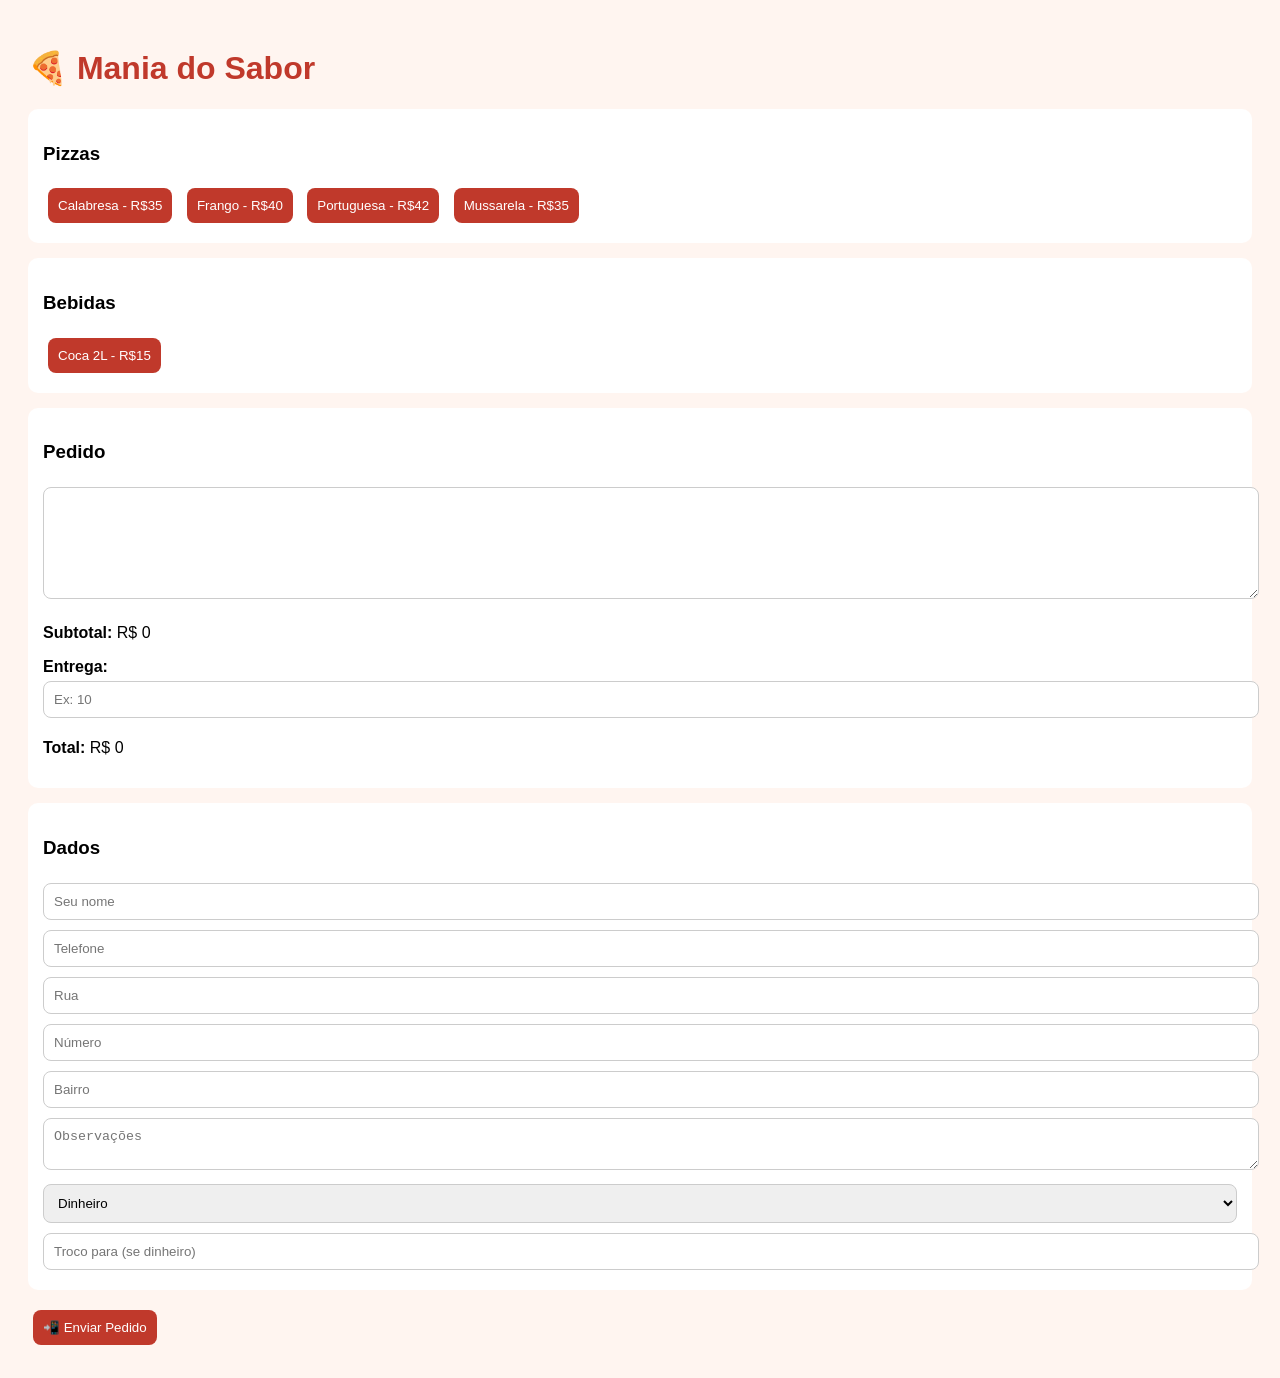
==== index.html @ cd19b336 "Add initial HTML structure for Mania do Sabor" ====
<!DOCTYPE html>
<html lang="pt-br">
<head>
<meta charset="UTF-8">
<title>Mania do Sabor</title>
<style>
body { font-family: Arial; padding:20px; background:#fff5f0; }
h1 { color:#c0392b; }
button { padding:10px; margin:5px; border:none; background:#c0392b; color:white; border-radius:8px; }
input, select, textarea { width:100%; padding:10px; margin:5px 0; border-radius:8px; border:1px solid #ccc; }
.card { background:white; padding:15px; border-radius:10px; margin-bottom:15px; }
</style>
</head>

<body>

<h1>🍕 Mania do Sabor</h1>

<div class="card">
<h3>Pizzas</h3>
<button onclick="add('Calabresa',35)">Calabresa - R$35</button>
<button onclick="add('Frango com Catupiry',40)">Frango - R$40</button>
<button onclick="add('Portuguesa',42)">Portuguesa - R$42</button>
<button onclick="add('Mussarela',35)">Mussarela - R$35</button>
</div>

<div class="card">
<h3>Bebidas</h3>
<button onclick="add('Coca-Cola 2L',15)">Coca 2L - R$15</button>
</div>

<div class="card">
<h3>Pedido</h3>
<textarea id="pedido" rows="6"></textarea>
<p><b>Subtotal:</b> R$ <span id="subtotal">0</span></p>
<p><b>Entrega:</b> <input id="entrega" placeholder="Ex: 10"></p>
<p><b>Total:</b> R$ <span id="total">0</span></p>
</div>

<div class="card">
<h3>Dados</h3>
<input id="nome" placeholder="Seu nome">
<input id="telefone" placeholder="Telefone">
<input id="rua" placeholder="Rua">
<input id="numero" placeholder="Número">
<input id="bairro" placeholder="Bairro">
<textarea id="obs" placeholder="Observações"></textarea>

<select id="pagamento">
<option>Dinheiro</option>
<option>Pix</option>
<option>Cartão</option>
</select>

<input id="troco" placeholder="Troco para (se dinheiro)">
</div>

<button onclick="enviar()">📲 Enviar Pedido</button>

<script>
let pedido = [];
let subtotal = 0;

function add(nome, preco){
  pedido.push(nome + " - R$" + preco);
  subtotal += preco;
  atualizar();
}

function atualizar(){
  document.getElementById('pedido').value = pedido.join("\\n");
  document.getElementById('subtotal').innerText = subtotal;
  calcularTotal();
}

function calcularTotal(){
  let entrega = Number(document.getElementById('entrega').value) || 0;
  document.getElementById('total').innerText = subtotal + entrega;
}

document.getElementById('entrega').addEventListener('input', calcularTotal);

function enviar(){
  let nome = document.getElementById('nome').value;
  let tel = document.getElementById('telefone').value;
  let rua = document.getElementById('rua').value;
  let numero = document.getElementById('numero').value;
  let bairro = document.getElementById('bairro').value;
  let pagamento = document.getElementById('pagamento').value;
  let troco = document.getElementById('troco').value;
  let obs = document.getElementById('obs').value;
  let entrega = Number(document.getElementById('entrega').value) || 0;
  let total = subtotal + entrega;

  let texto = `🍕 *Mania do Sabor* 🍕

*Cliente:* ${nome}
*Contato:* ${tel}

------------------------

${pedido.join("\\n")}

------------------------
*Subtotal:* R$ ${subtotal}
*Entrega:* R$ ${entrega}
*Total:* R$ ${total}

------------------------
*Endereço:*
Rua: ${rua}
Número: ${numero}
Bairro: ${bairro}

------------------------
*Pagamento:* ${pagamento}
${pagamento === "Dinheiro" ? "*Troco para:* R$ " + troco : ""}

*Observações:* ${obs}

⏱ Tempo: 45 minutos`;

  let link = "https://wa.me/5581992563138?text=" + encodeURIComponent(texto);
  window.open(link);
}
</script>

</body>
</html>
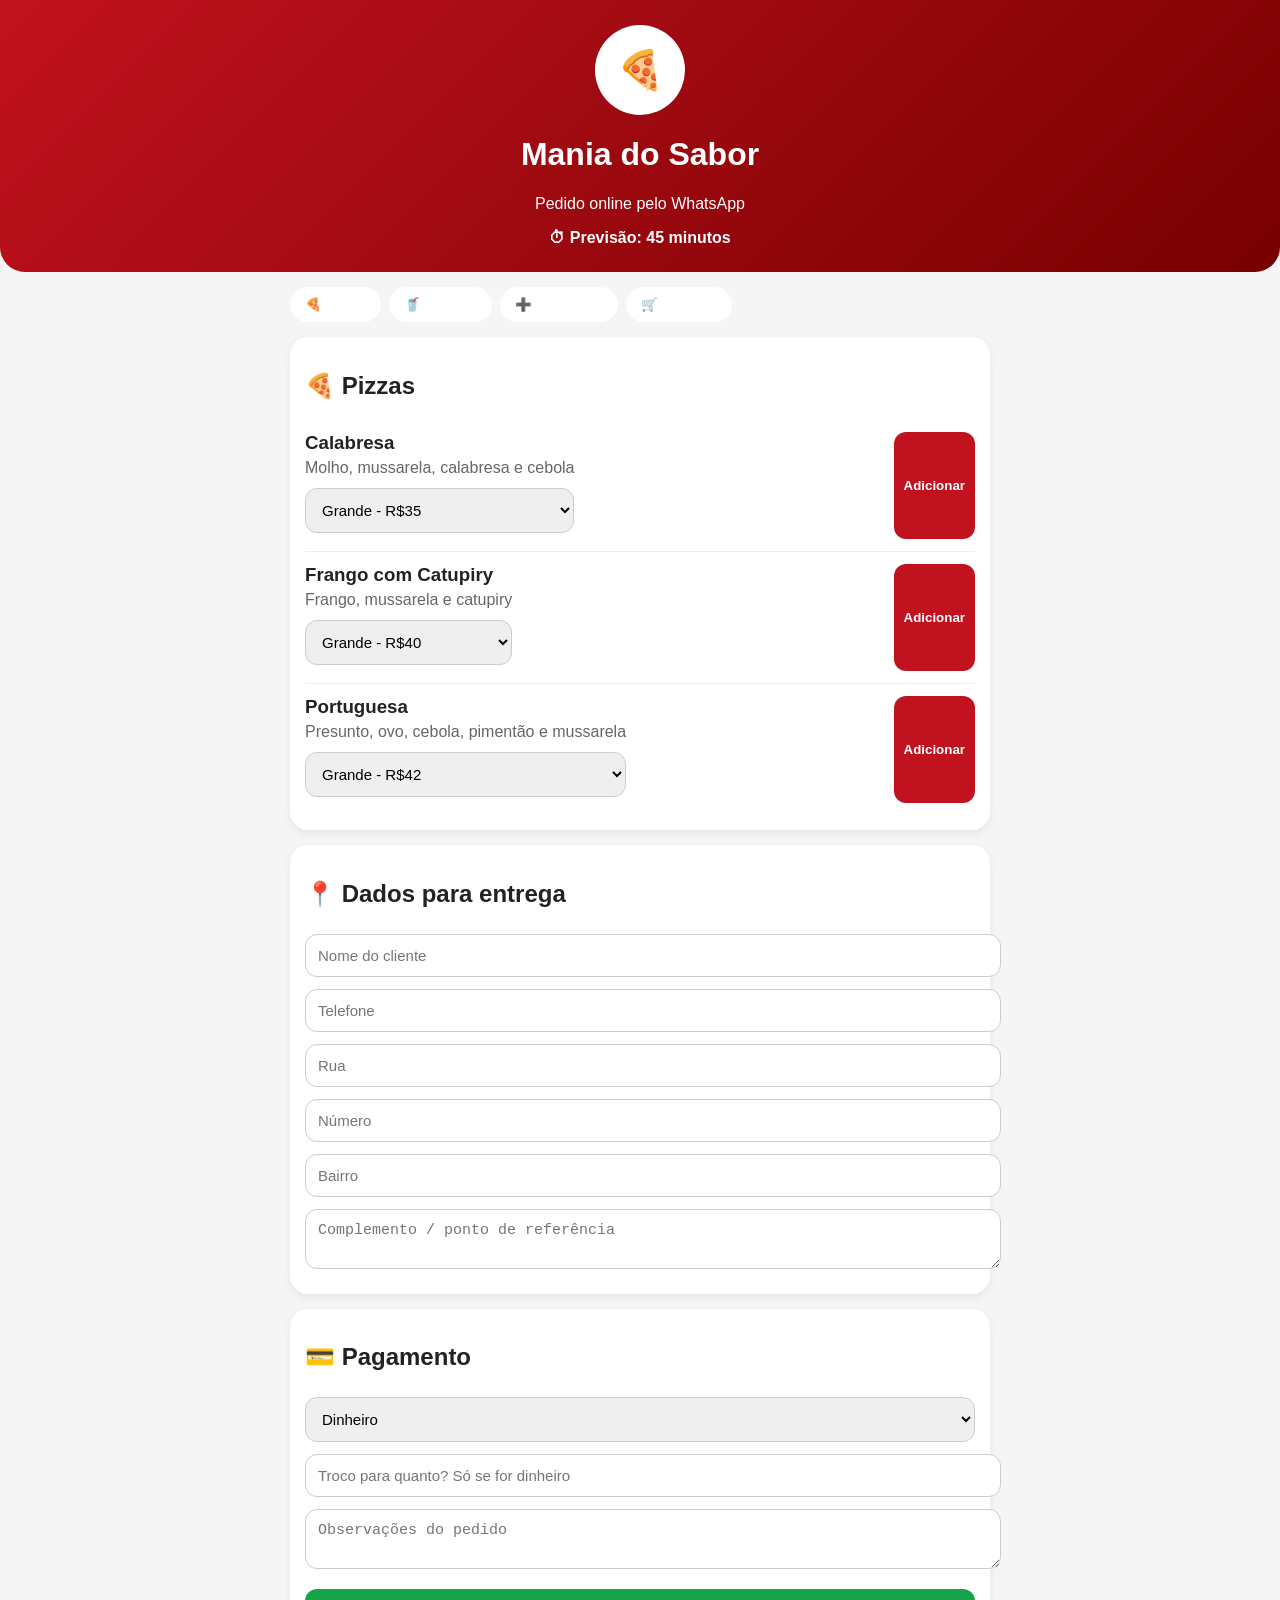
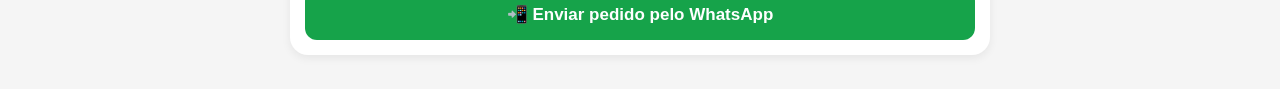
==== commit 5f151cd5: "Mania do Sabor" ====
--- a/index.html
+++ b/index.html
@@ -2,123 +2,358 @@
 <html lang="pt-br">
 <head>
 <meta charset="UTF-8">
+<meta name="viewport" content="width=device-width, initial-scale=1.0">
 <title>Mania do Sabor</title>
+
 <style>
-body { font-family: Arial; padding:20px; background:#fff5f0; }
-h1 { color:#c0392b; }
-button { padding:10px; margin:5px; border:none; background:#c0392b; color:white; border-radius:8px; }
-input, select, textarea { width:100%; padding:10px; margin:5px 0; border-radius:8px; border:1px solid #ccc; }
-.card { background:white; padding:15px; border-radius:10px; margin-bottom:15px; }
+body {
+  margin: 0;
+  font-family: Arial, sans-serif;
+  background: #f5f5f5;
+  color: #222;
+}
+
+.header {
+  background: linear-gradient(135deg, #c1121f, #780000);
+  color: white;
+  padding: 25px 18px;
+  text-align: center;
+  border-radius: 0 0 25px 25px;
+}
+
+.logo {
+  width: 90px;
+  height: 90px;
+  background: white;
+  color: #c1121f;
+  border-radius: 50%;
+  margin: 0 auto 10px;
+  display: flex;
+  align-items: center;
+  justify-content: center;
+  font-size: 38px;
+  font-weight: bold;
+}
+
+.container {
+  padding: 15px;
+  max-width: 700px;
+  margin: auto;
+}
+
+.categorias {
+  display: flex;
+  gap: 8px;
+  overflow-x: auto;
+  margin-bottom: 15px;
+}
+
+.categorias button {
+  padding: 10px 15px;
+  border: none;
+  background: white;
+  border-radius: 20px;
+  font-weight: bold;
+}
+
+.card {
+  background: white;
+  border-radius: 18px;
+  padding: 15px;
+  margin-bottom: 15px;
+  box-shadow: 0 3px 10px #0001;
+}
+
+.item {
+  display: flex;
+  justify-content: space-between;
+  gap: 10px;
+  border-bottom: 1px solid #eee;
+  padding: 12px 0;
+}
+
+.item:last-child {
+  border-bottom: none;
+}
+
+.item h3 {
+  margin: 0;
+}
+
+.item p {
+  margin: 5px 0;
+  color: #666;
+}
+
+button {
+  background: #c1121f;
+  color: white;
+  border: none;
+  border-radius: 12px;
+  padding: 10px;
+  font-weight: bold;
+}
+
+input, select, textarea {
+  width: 100%;
+  padding: 12px;
+  margin: 6px 0;
+  border-radius: 12px;
+  border: 1px solid #ccc;
+  font-size: 15px;
+}
+
+.carrinho-item {
+  background: #fafafa;
+  border-radius: 12px;
+  padding: 10px;
+  margin-bottom: 8px;
+}
+
+.remove {
+  background: #555;
+  padding: 7px 10px;
+  margin-top: 6px;
+}
+
+.finalizar {
+  width: 100%;
+  background: #16a34a;
+  font-size: 17px;
+  padding: 15px;
+  margin-top: 10px;
+}
 </style>
 </head>
 
 <body>
 
-<h1>🍕 Mania do Sabor</h1>
+<div class="header">
+  <div class="logo">🍕</div>
+  <h1>Mania do Sabor</h1>
+  <p>Pedido online pelo WhatsApp</p>
+  <strong>⏱ Previsão: 45 minutos</strong>
+</div>
+
+<div class="container">
+
+<div class="categorias">
+  <button onclick="mostrar('pizzas')">🍕 Pizzas</button>
+  <button onclick="mostrar('bebidas')">🥤 Bebidas</button>
+  <button onclick="mostrar('adicionais')">➕ Adicionais</button>
+  <button onclick="mostrar('carrinho')">🛒 Carrinho</button>
+</div>
+
+<div id="pizzas" class="card categoria">
+  <h2>🍕 Pizzas</h2>
+
+  <div class="item">
+    <div>
+      <h3>Calabresa</h3>
+      <p>Molho, mussarela, calabresa e cebola</p>
+      <select id="tam-calabresa">
+        <option value="Grande|35">Grande - R$35</option>
+        <option value="Família|45">Família - R$45</option>
+      </select>
+    </div>
+    <button onclick="addPizza('Calabresa','tam-calabresa')">Adicionar</button>
+  </div>
+
+  <div class="item">
+    <div>
+      <h3>Frango com Catupiry</h3>
+      <p>Frango, mussarela e catupiry</p>
+      <select id="tam-frango">
+        <option value="Grande|40">Grande - R$40</option>
+        <option value="Família|50">Família - R$50</option>
+      </select>
+    </div>
+    <button onclick="addPizza('Frango com Catupiry','tam-frango')">Adicionar</button>
+  </div>
+
+  <div class="item">
+    <div>
+      <h3>Portuguesa</h3>
+      <p>Presunto, ovo, cebola, pimentão e mussarela</p>
+      <select id="tam-portuguesa">
+        <option value="Grande|42">Grande - R$42</option>
+        <option value="Família|52">Família - R$52</option>
+      </select>
+    </div>
+    <button onclick="addPizza('Portuguesa','tam-portuguesa')">Adicionar</button>
+  </div>
+</div>
+
+<div id="bebidas" class="card categoria" style="display:none">
+  <h2>🥤 Bebidas</h2>
+
+  <div class="item">
+    <div>
+      <h3>Coca-Cola 2L</h3>
+      <p>R$15</p>
+    </div>
+    <button onclick="add('Coca-Cola 2L',15)">Adicionar</button>
+  </div>
+</div>
+
+<div id="adicionais" class="card categoria" style="display:none">
+  <h2>➕ Adicionais</h2>
+
+  <div class="item">
+    <div>
+      <h3>Borda recheada de catupiry</h3>
+      <p>R$5</p>
+    </div>
+    <button onclick="add('Borda recheada de catupiry',5)">Adicionar</button>
+  </div>
+</div>
+
+<div id="carrinho" class="card categoria" style="display:none">
+  <h2>🛒 Carrinho</h2>
+  <div id="lista"></div>
+
+  <p><b>Subtotal:</b> R$ <span id="subtotal">0</span></p>
+  <p><b>Entrega:</b> A combinar de acordo com a localização</p>
+  <p><b>Total parcial:</b> R$ <span id="total">0</span> + entrega</p>
+</div>
 
 <div class="card">
-<h3>Pizzas</h3>
-<button onclick="add('Calabresa',35)">Calabresa - R$35</button>
-<button onclick="add('Frango com Catupiry',40)">Frango - R$40</button>
-<button onclick="add('Portuguesa',42)">Portuguesa - R$42</button>
-<button onclick="add('Mussarela',35)">Mussarela - R$35</button>
+  <h2>📍 Dados para entrega</h2>
+
+  <input id="nome" placeholder="Nome do cliente">
+  <input id="telefone" placeholder="Telefone">
+  <input id="rua" placeholder="Rua">
+  <input id="numero" placeholder="Número">
+  <input id="bairro" placeholder="Bairro">
+  <textarea id="complemento" placeholder="Complemento / ponto de referência"></textarea>
 </div>
 
 <div class="card">
-<h3>Bebidas</h3>
-<button onclick="add('Coca-Cola 2L',15)">Coca 2L - R$15</button>
-</div>
-
-<div class="card">
-<h3>Pedido</h3>
-<textarea id="pedido" rows="6"></textarea>
-<p><b>Subtotal:</b> R$ <span id="subtotal">0</span></p>
-<p><b>Entrega:</b> <input id="entrega" placeholder="Ex: 10"></p>
-<p><b>Total:</b> R$ <span id="total">0</span></p>
-</div>
-
-<div class="card">
-<h3>Dados</h3>
-<input id="nome" placeholder="Seu nome">
-<input id="telefone" placeholder="Telefone">
-<input id="rua" placeholder="Rua">
-<input id="numero" placeholder="Número">
-<input id="bairro" placeholder="Bairro">
-<textarea id="obs" placeholder="Observações"></textarea>
-
-<select id="pagamento">
-<option>Dinheiro</option>
-<option>Pix</option>
-<option>Cartão</option>
-</select>
-
-<input id="troco" placeholder="Troco para (se dinheiro)">
-</div>
-
-<button onclick="enviar()">📲 Enviar Pedido</button>
+  <h2>💳 Pagamento</h2>
+
+  <select id="pagamento">
+    <option>Dinheiro</option>
+    <option>Pix</option>
+    <option>Cartão de crédito</option>
+    <option>Cartão de débito</option>
+  </select>
+
+  <input id="troco" placeholder="Troco para quanto? Só se for dinheiro">
+  <textarea id="obs" placeholder="Observações do pedido"></textarea>
+
+  <button class="finalizar" onclick="enviar()">📲 Enviar pedido pelo WhatsApp</button>
+</div>
+
+</div>
 
 <script>
-let pedido = [];
-let subtotal = 0;
-
-function add(nome, preco){
-  pedido.push(nome + " - R$" + preco);
-  subtotal += preco;
-  atualizar();
-}
-
-function atualizar(){
-  document.getElementById('pedido').value = pedido.join("\\n");
-  document.getElementById('subtotal').innerText = subtotal;
-  calcularTotal();
-}
-
-function calcularTotal(){
-  let entrega = Number(document.getElementById('entrega').value) || 0;
-  document.getElementById('total').innerText = subtotal + entrega;
-}
-
-document.getElementById('entrega').addEventListener('input', calcularTotal);
-
-function enviar(){
+let carrinho = [];
+
+function mostrar(categoria) {
+  document.querySelectorAll('.categoria').forEach(div => div.style.display = 'none');
+  document.getElementById(categoria).style.display = 'block';
+}
+
+function addPizza(nome, selectId) {
+  let valor = document.getElementById(selectId).value.split('|');
+  let tamanho = valor[0];
+  let preco = Number(valor[1]);
+  carrinho.push({ nome: nome + " - " + tamanho, preco });
+  atualizarCarrinho();
+  mostrar('carrinho');
+}
+
+function add(nome, preco) {
+  carrinho.push({ nome, preco });
+  atualizarCarrinho();
+  mostrar('carrinho');
+}
+
+function remover(index) {
+  carrinho.splice(index, 1);
+  atualizarCarrinho();
+}
+
+function atualizarCarrinho() {
+  let lista = document.getElementById('lista');
+  lista.innerHTML = '';
+
+  let subtotal = 0;
+
+  carrinho.forEach((item, index) => {
+    subtotal += item.preco;
+
+    lista.innerHTML += `
+      <div class="carrinho-item">
+        <strong>${item.nome}</strong><br>
+        R$ ${item.preco.toFixed(2)}
+        <br>
+        <button class="remove" onclick="remover(${index})">Remover</button>
+      </div>
+    `;
+  });
+
+  document.getElementById('subtotal').innerText = subtotal.toFixed(2);
+  document.getElementById('total').innerText = subtotal.toFixed(2);
+}
+
+function enviar() {
   let nome = document.getElementById('nome').value;
-  let tel = document.getElementById('telefone').value;
+  let telefone = document.getElementById('telefone').value;
   let rua = document.getElementById('rua').value;
   let numero = document.getElementById('numero').value;
   let bairro = document.getElementById('bairro').value;
+  let complemento = document.getElementById('complemento').value;
   let pagamento = document.getElementById('pagamento').value;
   let troco = document.getElementById('troco').value;
   let obs = document.getElementById('obs').value;
-  let entrega = Number(document.getElementById('entrega').value) || 0;
-  let total = subtotal + entrega;
+
+  let subtotal = carrinho.reduce((soma, item) => soma + item.preco, 0);
+
+  let pedidoNumero = Math.floor(Math.random() * 90000) + 10000;
+  let data = new Date().toLocaleDateString('pt-BR');
+  let hora = new Date().toLocaleTimeString('pt-BR', {hour:'2-digit', minute:'2-digit'});
+
+  let itens = carrinho.map(item => `*1x ${item.nome}* - R$ ${item.preco.toFixed(2)}`).join("\\n");
 
   let texto = `🍕 *Mania do Sabor* 🍕
 
+PEDIDO Nº ${pedidoNumero}
+🗓 *REALIZADO EM:* ${data} às ${hora}
+
 *Cliente:* ${nome}
-*Contato:* ${tel}
-
-------------------------
-
-${pedido.join("\\n")}
-
-------------------------
-*Subtotal:* R$ ${subtotal}
-*Entrega:* R$ ${entrega}
-*Total:* R$ ${total}
-
-------------------------
-*Endereço:*
-Rua: ${rua}
-Número: ${numero}
-Bairro: ${bairro}
-
-------------------------
-*Pagamento:* ${pagamento}
-${pagamento === "Dinheiro" ? "*Troco para:* R$ " + troco : ""}
-
-*Observações:* ${obs}
-
-⏱ Tempo: 45 minutos`;
+*Contato:* ${telefone}
+
+-------------------------------------
+
+${itens}
+
+-------------------------------------
+
+*SUBTOTAL:* R$ ${subtotal.toFixed(2)}
+*VALOR DA ENTREGA:* A combinar conforme localização
+*TOTAL PARCIAL:* R$ ${subtotal.toFixed(2)} + entrega
+
+-------------------------------------
+
+*ENDEREÇO DE ENTREGA* 🛵💨
+*RUA:* ${rua}
+*NÚMERO:* ${numero}
+*BAIRRO:* ${bairro}
+*COMPLEMENTO:* ${complemento}
+
+-------------------------------------
+
+*FORMA DE PAGAMENTO:* ${pagamento}
+${pagamento === "Dinheiro" ? "*TROCO PARA:* R$ " + troco : ""}
+${pagamento.includes("Cartão") ? "*Obs.:* cartão possui acréscimo da maquineta." : ""}
+
+*OBSERVAÇÕES:* ${obs || "Nenhuma"}
+
+✅ *PEDIDO ENVIADO* ✅
+*Previsão de entrega:* 45 minutos
+
+*A taxa de entrega será confirmada conforme a localização.*`;
 
   let link = "https://wa.me/5581992563138?text=" + encodeURIComponent(texto);
   window.open(link);
@@ -126,4 +361,4 @@
 </script>
 
 </body>
-</html>
+  </html>
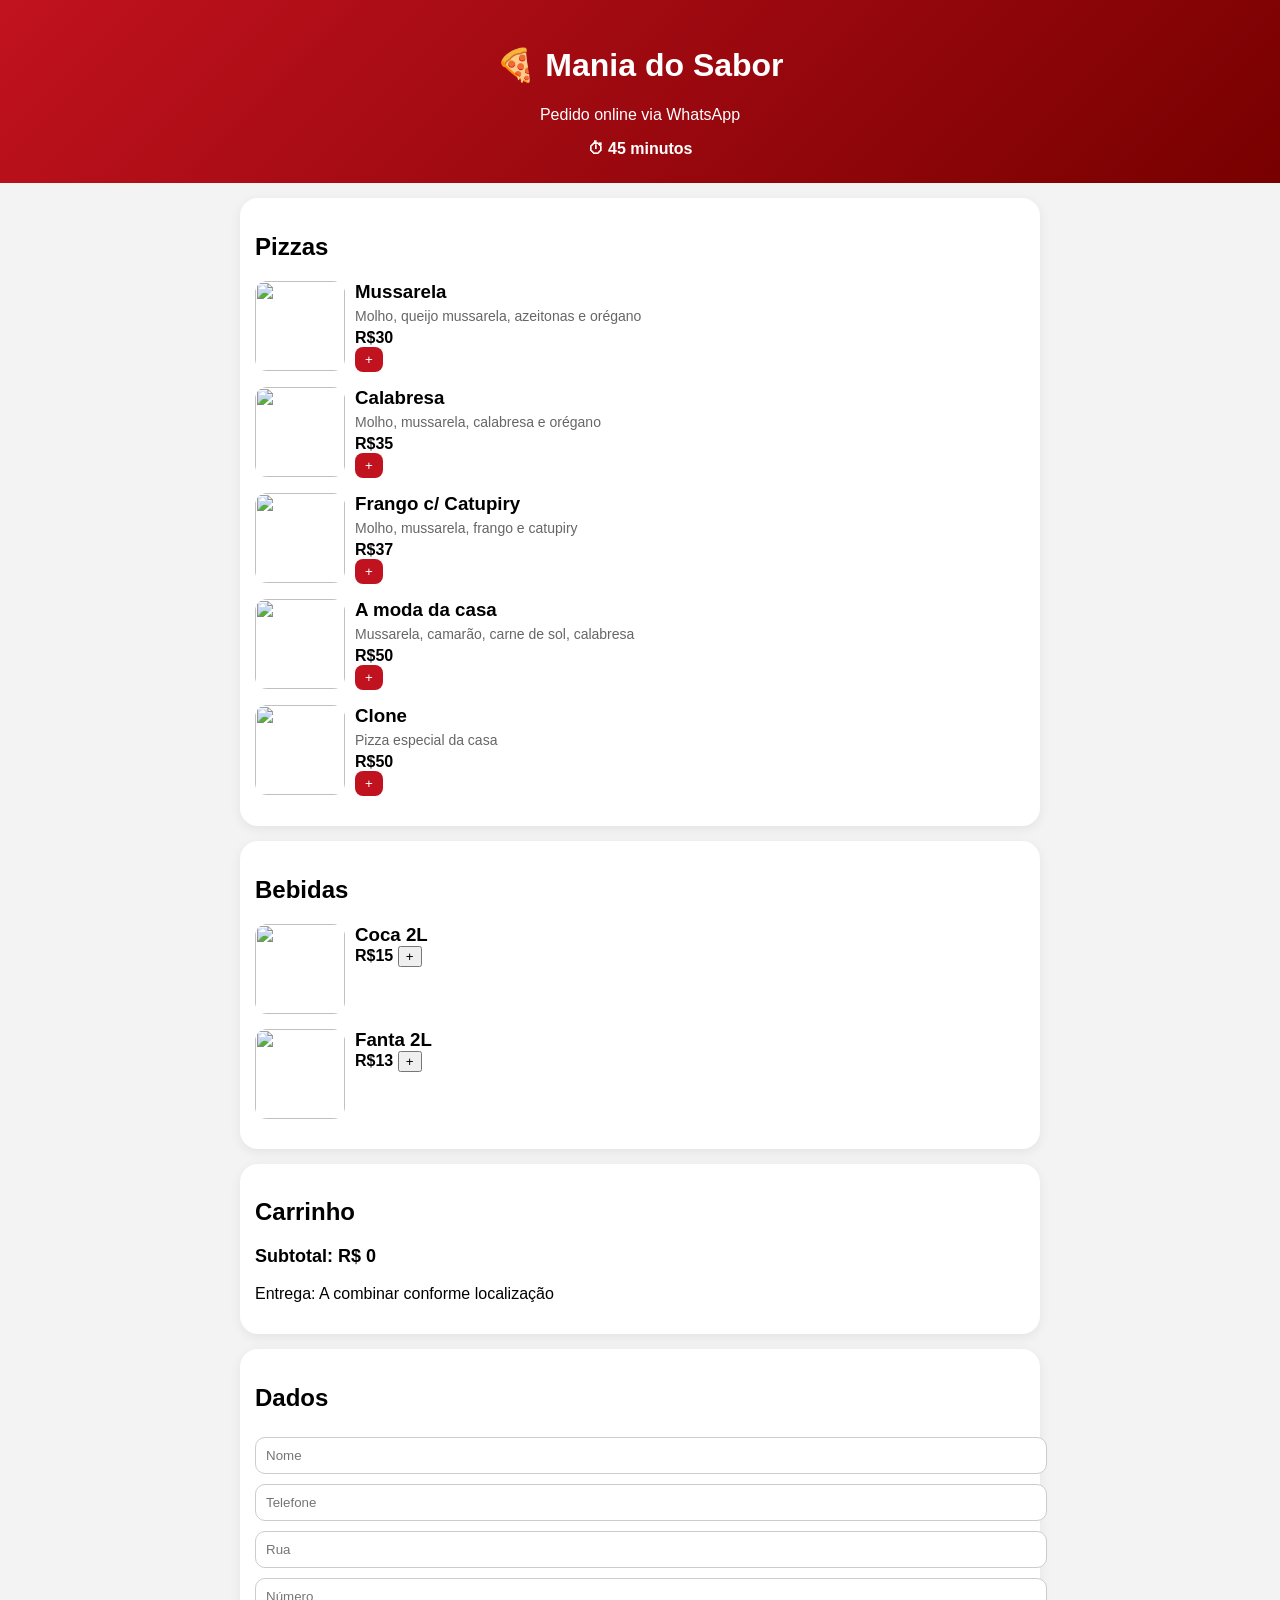
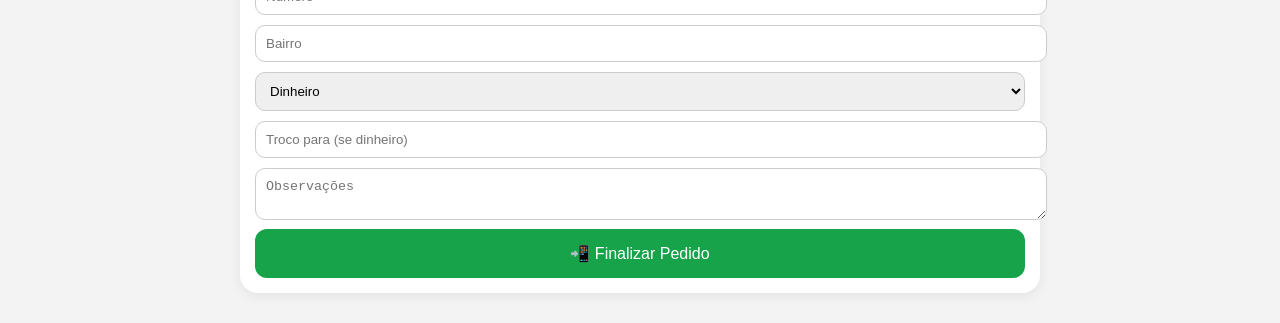
==== commit 62a9fa65: "Mania do Sabor" ====
--- a/index.html
+++ b/index.html
@@ -1,3 +1,4 @@
+
 <!DOCTYPE html>
 <html lang="pt-br">
 <head>
@@ -6,242 +7,149 @@
 <title>Mania do Sabor</title>
 
 <style>
-body {
-  margin: 0;
-  font-family: Arial, sans-serif;
-  background: #f5f5f5;
-  color: #222;
-}
-
-.header {
-  background: linear-gradient(135deg, #c1121f, #780000);
-  color: white;
-  padding: 25px 18px;
-  text-align: center;
-  border-radius: 0 0 25px 25px;
-}
-
-.logo {
-  width: 90px;
-  height: 90px;
-  background: white;
-  color: #c1121f;
-  border-radius: 50%;
-  margin: 0 auto 10px;
-  display: flex;
-  align-items: center;
-  justify-content: center;
-  font-size: 38px;
-  font-weight: bold;
-}
-
-.container {
-  padding: 15px;
-  max-width: 700px;
-  margin: auto;
-}
-
-.categorias {
-  display: flex;
-  gap: 8px;
-  overflow-x: auto;
-  margin-bottom: 15px;
-}
-
-.categorias button {
-  padding: 10px 15px;
-  border: none;
-  background: white;
-  border-radius: 20px;
-  font-weight: bold;
-}
-
-.card {
-  background: white;
-  border-radius: 18px;
-  padding: 15px;
-  margin-bottom: 15px;
-  box-shadow: 0 3px 10px #0001;
-}
-
-.item {
-  display: flex;
-  justify-content: space-between;
-  gap: 10px;
-  border-bottom: 1px solid #eee;
-  padding: 12px 0;
-}
-
-.item:last-child {
-  border-bottom: none;
-}
-
-.item h3 {
-  margin: 0;
-}
-
-.item p {
-  margin: 5px 0;
-  color: #666;
-}
-
-button {
-  background: #c1121f;
-  color: white;
-  border: none;
-  border-radius: 12px;
-  padding: 10px;
-  font-weight: bold;
-}
-
-input, select, textarea {
-  width: 100%;
-  padding: 12px;
-  margin: 6px 0;
-  border-radius: 12px;
-  border: 1px solid #ccc;
-  font-size: 15px;
-}
-
-.carrinho-item {
-  background: #fafafa;
-  border-radius: 12px;
-  padding: 10px;
-  margin-bottom: 8px;
-}
-
-.remove {
-  background: #555;
-  padding: 7px 10px;
-  margin-top: 6px;
-}
-
-.finalizar {
-  width: 100%;
-  background: #16a34a;
-  font-size: 17px;
-  padding: 15px;
-  margin-top: 10px;
-}
+body{margin:0;font-family:Arial;background:#f3f3f3}
+.header{background:linear-gradient(135deg,#c1121f,#780000);color:#fff;padding:25px;text-align:center}
+.container{padding:15px;max-width:800px;margin:auto}
+.card{background:#fff;border-radius:18px;padding:15px;margin-bottom:15px;box-shadow:0 3px 12px #0001}
+.item{display:flex;gap:10px;margin-bottom:15px}
+.item img{width:90px;height:90px;border-radius:12px;object-fit:cover}
+.item-info{flex:1}
+.item-info h3{margin:0}
+.item-info p{margin:5px 0;color:#666;font-size:14px}
+.qty{display:flex;align-items:center;gap:5px}
+.qty button{background:#c1121f;color:#fff;border:none;border-radius:8px;padding:5px 10px}
+input,select,textarea{width:100%;padding:10px;margin:5px 0;border-radius:10px;border:1px solid #ccc}
+.finalizar{width:100%;padding:15px;background:#16a34a;color:#fff;border:none;border-radius:12px;font-size:16px}
+.total{font-size:18px;font-weight:bold}
 </style>
 </head>
 
 <body>
 
 <div class="header">
-  <div class="logo">🍕</div>
-  <h1>Mania do Sabor</h1>
-  <p>Pedido online pelo WhatsApp</p>
-  <strong>⏱ Previsão: 45 minutos</strong>
+<h1>🍕 Mania do Sabor</h1>
+<p>Pedido online via WhatsApp</p>
+<strong>⏱ 45 minutos</strong>
 </div>
 
 <div class="container">
 
-<div class="categorias">
-  <button onclick="mostrar('pizzas')">🍕 Pizzas</button>
-  <button onclick="mostrar('bebidas')">🥤 Bebidas</button>
-  <button onclick="mostrar('adicionais')">➕ Adicionais</button>
-  <button onclick="mostrar('carrinho')">🛒 Carrinho</button>
-</div>
-
-<div id="pizzas" class="card categoria">
-  <h2>🍕 Pizzas</h2>
-
-  <div class="item">
-    <div>
-      <h3>Calabresa</h3>
-      <p>Molho, mussarela, calabresa e cebola</p>
-      <select id="tam-calabresa">
-        <option value="Grande|35">Grande - R$35</option>
-        <option value="Família|45">Família - R$45</option>
-      </select>
-    </div>
-    <button onclick="addPizza('Calabresa','tam-calabresa')">Adicionar</button>
-  </div>
-
-  <div class="item">
-    <div>
-      <h3>Frango com Catupiry</h3>
-      <p>Frango, mussarela e catupiry</p>
-      <select id="tam-frango">
-        <option value="Grande|40">Grande - R$40</option>
-        <option value="Família|50">Família - R$50</option>
-      </select>
-    </div>
-    <button onclick="addPizza('Frango com Catupiry','tam-frango')">Adicionar</button>
-  </div>
-
-  <div class="item">
-    <div>
-      <h3>Portuguesa</h3>
-      <p>Presunto, ovo, cebola, pimentão e mussarela</p>
-      <select id="tam-portuguesa">
-        <option value="Grande|42">Grande - R$42</option>
-        <option value="Família|52">Família - R$52</option>
-      </select>
-    </div>
-    <button onclick="addPizza('Portuguesa','tam-portuguesa')">Adicionar</button>
-  </div>
-</div>
-
-<div id="bebidas" class="card categoria" style="display:none">
-  <h2>🥤 Bebidas</h2>
-
-  <div class="item">
-    <div>
-      <h3>Coca-Cola 2L</h3>
-      <p>R$15</p>
-    </div>
-    <button onclick="add('Coca-Cola 2L',15)">Adicionar</button>
-  </div>
-</div>
-
-<div id="adicionais" class="card categoria" style="display:none">
-  <h2>➕ Adicionais</h2>
-
-  <div class="item">
-    <div>
-      <h3>Borda recheada de catupiry</h3>
-      <p>R$5</p>
-    </div>
-    <button onclick="add('Borda recheada de catupiry',5)">Adicionar</button>
-  </div>
-</div>
-
-<div id="carrinho" class="card categoria" style="display:none">
-  <h2>🛒 Carrinho</h2>
-  <div id="lista"></div>
-
-  <p><b>Subtotal:</b> R$ <span id="subtotal">0</span></p>
-  <p><b>Entrega:</b> A combinar de acordo com a localização</p>
-  <p><b>Total parcial:</b> R$ <span id="total">0</span> + entrega</p>
-</div>
-
-<div class="card">
-  <h2>📍 Dados para entrega</h2>
-
-  <input id="nome" placeholder="Nome do cliente">
-  <input id="telefone" placeholder="Telefone">
-  <input id="rua" placeholder="Rua">
-  <input id="numero" placeholder="Número">
-  <input id="bairro" placeholder="Bairro">
-  <textarea id="complemento" placeholder="Complemento / ponto de referência"></textarea>
-</div>
-
-<div class="card">
-  <h2>💳 Pagamento</h2>
-
-  <select id="pagamento">
-    <option>Dinheiro</option>
-    <option>Pix</option>
-    <option>Cartão de crédito</option>
-    <option>Cartão de débito</option>
-  </select>
-
-  <input id="troco" placeholder="Troco para quanto? Só se for dinheiro">
-  <textarea id="obs" placeholder="Observações do pedido"></textarea>
-
-  <button class="finalizar" onclick="enviar()">📲 Enviar pedido pelo WhatsApp</button>
+<div class="card">
+<h2>Pizzas</h2>
+
+<div class="item">
+<img src="https://via.placeholder.com/90">
+<div class="item-info">
+<h3>Mussarela</h3>
+<p>Molho, queijo mussarela, azeitonas e orégano</p>
+<strong>R$30</strong>
+<div class="qty">
+<button onclick="add('Mussarela',30)">+</button>
+</div>
+</div>
+</div>
+
+<div class="item">
+<img src="https://via.placeholder.com/90">
+<div class="item-info">
+<h3>Calabresa</h3>
+<p>Molho, mussarela, calabresa e orégano</p>
+<strong>R$35</strong>
+<div class="qty">
+<button onclick="add('Calabresa',35)">+</button>
+</div>
+</div>
+</div>
+
+<div class="item">
+<img src="https://via.placeholder.com/90">
+<div class="item-info">
+<h3>Frango c/ Catupiry</h3>
+<p>Molho, mussarela, frango e catupiry</p>
+<strong>R$37</strong>
+<div class="qty">
+<button onclick="add('Frango com Catupiry',37)">+</button>
+</div>
+</div>
+</div>
+
+<div class="item">
+<img src="https://via.placeholder.com/90">
+<div class="item-info">
+<h3>A moda da casa</h3>
+<p>Mussarela, camarão, carne de sol, calabresa</p>
+<strong>R$50</strong>
+<div class="qty">
+<button onclick="add('A moda da casa',50)">+</button>
+</div>
+</div>
+</div>
+
+<div class="item">
+<img src="https://via.placeholder.com/90">
+<div class="item-info">
+<h3>Clone</h3>
+<p>Pizza especial da casa</p>
+<strong>R$50</strong>
+<div class="qty">
+<button onclick="add('Clone',50)">+</button>
+</div>
+</div>
+</div>
+
+</div>
+
+<div class="card">
+<h2>Bebidas</h2>
+
+<div class="item">
+<img src="https://via.placeholder.com/90">
+<div class="item-info">
+<h3>Coca 2L</h3>
+<strong>R$15</strong>
+<button onclick="add('Coca 2L',15)">+</button>
+</div>
+</div>
+
+<div class="item">
+<img src="https://via.placeholder.com/90">
+<div class="item-info">
+<h3>Fanta 2L</h3>
+<strong>R$13</strong>
+<button onclick="add('Fanta 2L',13)">+</button>
+</div>
+</div>
+
+</div>
+
+<div class="card">
+<h2>Carrinho</h2>
+<div id="lista"></div>
+<p class="total">Subtotal: R$ <span id="total">0</span></p>
+<p>Entrega: A combinar conforme localização</p>
+</div>
+
+<div class="card">
+<h2>Dados</h2>
+
+<input id="nome" placeholder="Nome">
+<input id="telefone" placeholder="Telefone">
+<input id="rua" placeholder="Rua">
+<input id="numero" placeholder="Número">
+<input id="bairro" placeholder="Bairro">
+
+<select id="pagamento">
+<option>Dinheiro</option>
+<option>Pix</option>
+<option>Cartão de crédito</option>
+<option>Cartão de débito</option>
+</select>
+
+<input id="troco" placeholder="Troco para (se dinheiro)">
+<textarea id="obs" placeholder="Observações"></textarea>
+
+<button class="finalizar" onclick="enviar()">📲 Finalizar Pedido</button>
+
 </div>
 
 </div>
@@ -249,116 +157,72 @@
 <script>
 let carrinho = [];
 
-function mostrar(categoria) {
-  document.querySelectorAll('.categoria').forEach(div => div.style.display = 'none');
-  document.getElementById(categoria).style.display = 'block';
-}
-
-function addPizza(nome, selectId) {
-  let valor = document.getElementById(selectId).value.split('|');
-  let tamanho = valor[0];
-  let preco = Number(valor[1]);
-  carrinho.push({ nome: nome + " - " + tamanho, preco });
-  atualizarCarrinho();
-  mostrar('carrinho');
-}
-
-function add(nome, preco) {
-  carrinho.push({ nome, preco });
-  atualizarCarrinho();
-  mostrar('carrinho');
-}
-
-function remover(index) {
-  carrinho.splice(index, 1);
-  atualizarCarrinho();
-}
-
-function atualizarCarrinho() {
-  let lista = document.getElementById('lista');
-  lista.innerHTML = '';
-
-  let subtotal = 0;
-
-  carrinho.forEach((item, index) => {
-    subtotal += item.preco;
-
-    lista.innerHTML += `
-      <div class="carrinho-item">
-        <strong>${item.nome}</strong><br>
-        R$ ${item.preco.toFixed(2)}
-        <br>
-        <button class="remove" onclick="remover(${index})">Remover</button>
-      </div>
-    `;
-  });
-
-  document.getElementById('subtotal').innerText = subtotal.toFixed(2);
-  document.getElementById('total').innerText = subtotal.toFixed(2);
-}
-
-function enviar() {
-  let nome = document.getElementById('nome').value;
-  let telefone = document.getElementById('telefone').value;
-  let rua = document.getElementById('rua').value;
-  let numero = document.getElementById('numero').value;
-  let bairro = document.getElementById('bairro').value;
-  let complemento = document.getElementById('complemento').value;
-  let pagamento = document.getElementById('pagamento').value;
-  let troco = document.getElementById('troco').value;
-  let obs = document.getElementById('obs').value;
-
-  let subtotal = carrinho.reduce((soma, item) => soma + item.preco, 0);
-
-  let pedidoNumero = Math.floor(Math.random() * 90000) + 10000;
-  let data = new Date().toLocaleDateString('pt-BR');
-  let hora = new Date().toLocaleTimeString('pt-BR', {hour:'2-digit', minute:'2-digit'});
-
-  let itens = carrinho.map(item => `*1x ${item.nome}* - R$ ${item.preco.toFixed(2)}`).join("\\n");
-
-  let texto = `🍕 *Mania do Sabor* 🍕
-
-PEDIDO Nº ${pedidoNumero}
-🗓 *REALIZADO EM:* ${data} às ${hora}
-
-*Cliente:* ${nome}
-*Contato:* ${telefone}
-
--------------------------------------
+function add(nome,preco){
+carrinho.push({nome,preco});
+render();
+}
+
+function remover(i){
+carrinho.splice(i,1);
+render();
+}
+
+function render(){
+let lista = document.getElementById('lista');
+let total = 0;
+lista.innerHTML = "";
+
+carrinho.forEach((item,i)=>{
+total += item.preco;
+
+lista.innerHTML += `
+<div>
+${item.nome} - R$${item.preco}
+<button onclick="remover(${i})">❌</button>
+</div>`;
+});
+
+document.getElementById('total').innerText = total;
+}
+
+function enviar(){
+let nome = document.getElementById('nome').value;
+let tel = document.getElementById('telefone').value;
+let rua = document.getElementById('rua').value;
+let numero = document.getElementById('numero').value;
+let bairro = document.getElementById('bairro').value;
+let pagamento = document.getElementById('pagamento').value;
+let troco = document.getElementById('troco').value;
+let obs = document.getElementById('obs').value;
+
+let itens = carrinho.map(i=>`1x ${i.nome} - R$${i.preco}`).join("\\n");
+let total = carrinho.reduce((s,i)=>s+i.preco,0);
+
+let texto = `🍕 Mania do Sabor 🍕
+
+Cliente: ${nome}
+Contato: ${tel}
 
 ${itens}
 
--------------------------------------
-
-*SUBTOTAL:* R$ ${subtotal.toFixed(2)}
-*VALOR DA ENTREGA:* A combinar conforme localização
-*TOTAL PARCIAL:* R$ ${subtotal.toFixed(2)} + entrega
-
--------------------------------------
-
-*ENDEREÇO DE ENTREGA* 🛵💨
-*RUA:* ${rua}
-*NÚMERO:* ${numero}
-*BAIRRO:* ${bairro}
-*COMPLEMENTO:* ${complemento}
-
--------------------------------------
-
-*FORMA DE PAGAMENTO:* ${pagamento}
-${pagamento === "Dinheiro" ? "*TROCO PARA:* R$ " + troco : ""}
-${pagamento.includes("Cartão") ? "*Obs.:* cartão possui acréscimo da maquineta." : ""}
-
-*OBSERVAÇÕES:* ${obs || "Nenhuma"}
-
-✅ *PEDIDO ENVIADO* ✅
-*Previsão de entrega:* 45 minutos
-
-*A taxa de entrega será confirmada conforme a localização.*`;
-
-  let link = "https://wa.me/5581992563138?text=" + encodeURIComponent(texto);
-  window.open(link);
+Subtotal: R$${total}
+Entrega: A combinar
+
+Endereço:
+${rua}, ${numero} - ${bairro}
+
+Pagamento: ${pagamento}
+${pagamento==="Dinheiro" ? "Troco para: R$"+troco : ""}
+${pagamento.includes("Cartão") ? "Obs: taxa da maquineta" : ""}
+
+Obs: ${obs}
+
+⏱ Tempo: 45 minutos`;
+
+let link = "https://wa.me/5581992563138?text="+encodeURIComponent(texto);
+window.open(link);
 }
 </script>
 
 </body>
-  </html>
+</html>
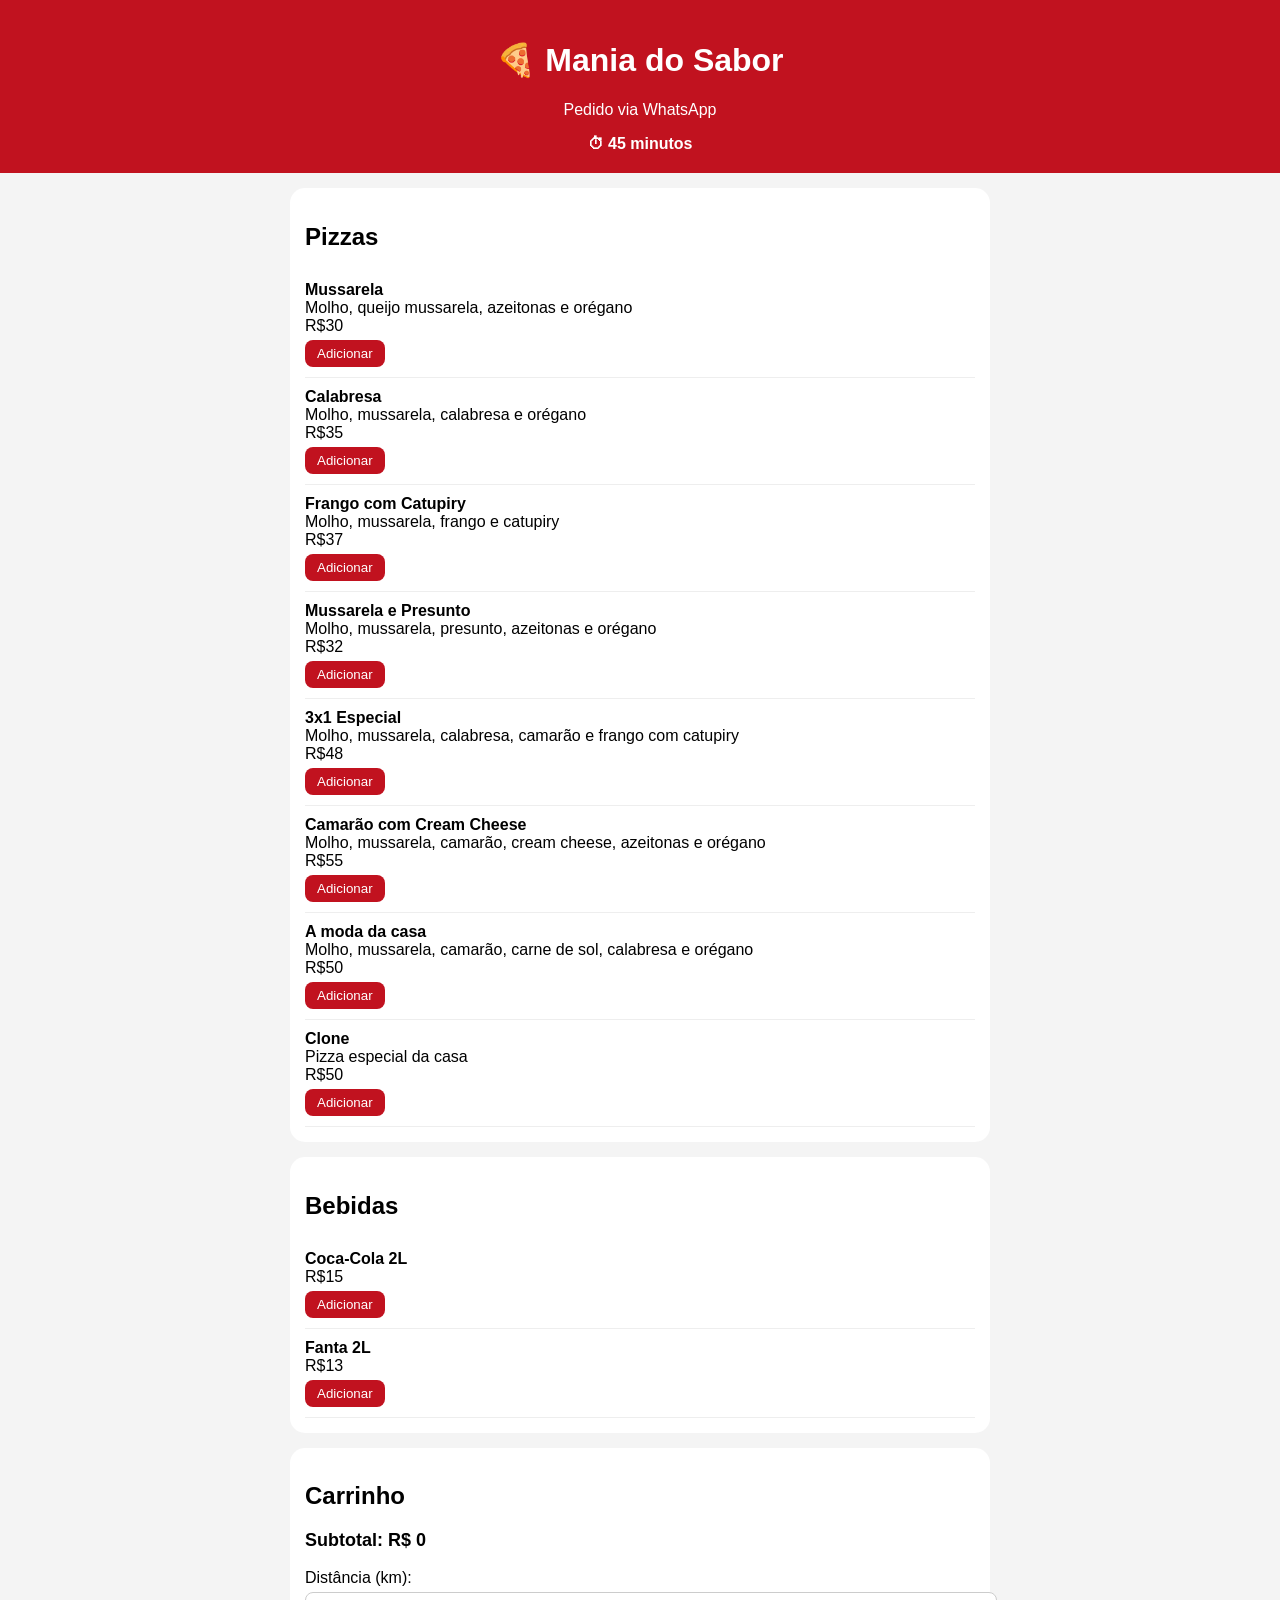
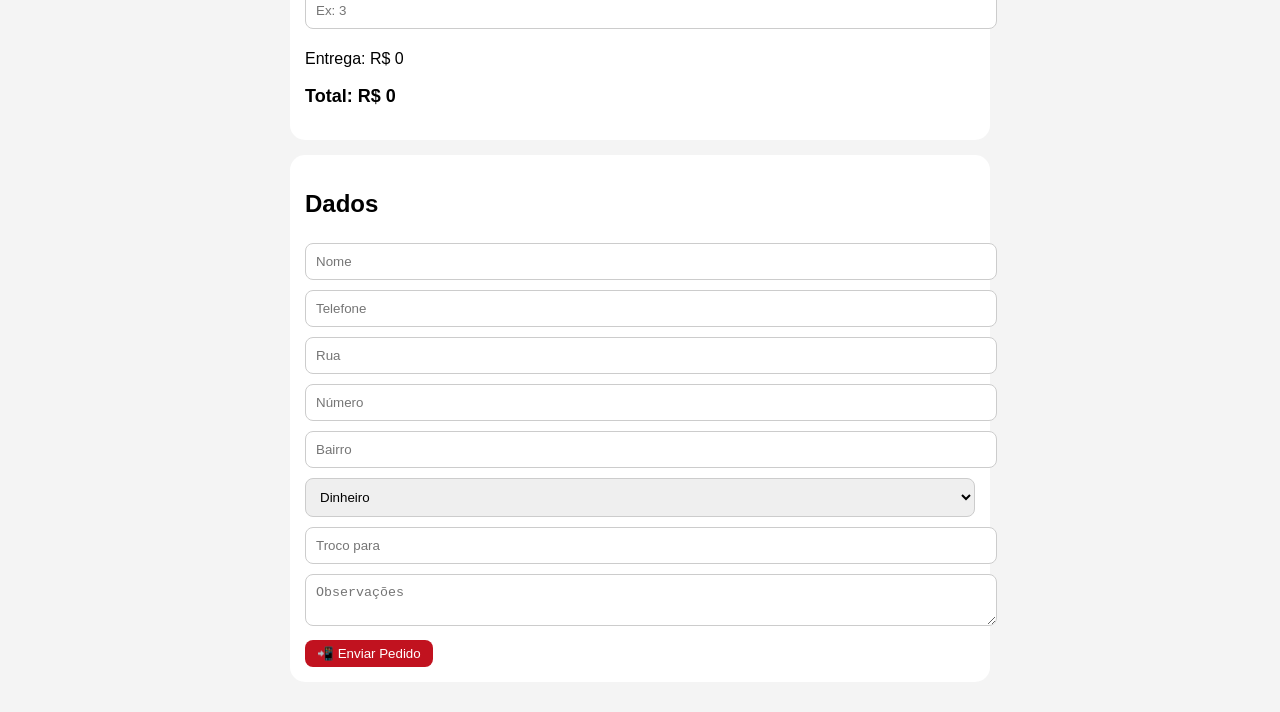
==== commit 1b05da8b: "Mania do Sabor" ====
--- a/index.html
+++ b/index.html
@@ -1,4 +1,3 @@
-
 <!DOCTYPE html>
 <html lang="pt-br">
 <head>
@@ -7,19 +6,13 @@
 <title>Mania do Sabor</title>
 
 <style>
-body{margin:0;font-family:Arial;background:#f3f3f3}
-.header{background:linear-gradient(135deg,#c1121f,#780000);color:#fff;padding:25px;text-align:center}
-.container{padding:15px;max-width:800px;margin:auto}
-.card{background:#fff;border-radius:18px;padding:15px;margin-bottom:15px;box-shadow:0 3px 12px #0001}
-.item{display:flex;gap:10px;margin-bottom:15px}
-.item img{width:90px;height:90px;border-radius:12px;object-fit:cover}
-.item-info{flex:1}
-.item-info h3{margin:0}
-.item-info p{margin:5px 0;color:#666;font-size:14px}
-.qty{display:flex;align-items:center;gap:5px}
-.qty button{background:#c1121f;color:#fff;border:none;border-radius:8px;padding:5px 10px}
-input,select,textarea{width:100%;padding:10px;margin:5px 0;border-radius:10px;border:1px solid #ccc}
-.finalizar{width:100%;padding:15px;background:#16a34a;color:#fff;border:none;border-radius:12px;font-size:16px}
+body{margin:0;font-family:Arial;background:#f4f4f4}
+.header{background:#c1121f;color:#fff;padding:20px;text-align:center}
+.container{padding:15px;max-width:700px;margin:auto}
+.card{background:#fff;border-radius:15px;padding:15px;margin-bottom:15px}
+.item{border-bottom:1px solid #eee;padding:10px 0}
+button{background:#c1121f;color:#fff;border:none;border-radius:8px;padding:6px 12px;margin-top:5px}
+input,select,textarea{width:100%;padding:10px;margin:5px 0;border-radius:8px;border:1px solid #ccc}
 .total{font-size:18px;font-weight:bold}
 </style>
 </head>
@@ -28,7 +21,7 @@
 
 <div class="header">
 <h1>🍕 Mania do Sabor</h1>
-<p>Pedido online via WhatsApp</p>
+<p>Pedido via WhatsApp</p>
 <strong>⏱ 45 minutos</strong>
 </div>
 
@@ -38,63 +31,59 @@
 <h2>Pizzas</h2>
 
 <div class="item">
-<img src="https://via.placeholder.com/90">
-<div class="item-info">
-<h3>Mussarela</h3>
-<p>Molho, queijo mussarela, azeitonas e orégano</p>
-<strong>R$30</strong>
-<div class="qty">
-<button onclick="add('Mussarela',30)">+</button>
-</div>
-</div>
-</div>
-
-<div class="item">
-<img src="https://via.placeholder.com/90">
-<div class="item-info">
-<h3>Calabresa</h3>
-<p>Molho, mussarela, calabresa e orégano</p>
-<strong>R$35</strong>
-<div class="qty">
-<button onclick="add('Calabresa',35)">+</button>
-</div>
-</div>
-</div>
-
-<div class="item">
-<img src="https://via.placeholder.com/90">
-<div class="item-info">
-<h3>Frango c/ Catupiry</h3>
-<p>Molho, mussarela, frango e catupiry</p>
-<strong>R$37</strong>
-<div class="qty">
-<button onclick="add('Frango com Catupiry',37)">+</button>
-</div>
-</div>
-</div>
-
-<div class="item">
-<img src="https://via.placeholder.com/90">
-<div class="item-info">
-<h3>A moda da casa</h3>
-<p>Mussarela, camarão, carne de sol, calabresa</p>
-<strong>R$50</strong>
-<div class="qty">
-<button onclick="add('A moda da casa',50)">+</button>
-</div>
-</div>
-</div>
-
-<div class="item">
-<img src="https://via.placeholder.com/90">
-<div class="item-info">
-<h3>Clone</h3>
-<p>Pizza especial da casa</p>
-<strong>R$50</strong>
-<div class="qty">
-<button onclick="add('Clone',50)">+</button>
-</div>
-</div>
+<b>Mussarela</b><br>
+Molho, queijo mussarela, azeitonas e orégano<br>
+R$30<br>
+<button onclick="add('Mussarela',30)">Adicionar</button>
+</div>
+
+<div class="item">
+<b>Calabresa</b><br>
+Molho, mussarela, calabresa e orégano<br>
+R$35<br>
+<button onclick="add('Calabresa',35)">Adicionar</button>
+</div>
+
+<div class="item">
+<b>Frango com Catupiry</b><br>
+Molho, mussarela, frango e catupiry<br>
+R$37<br>
+<button onclick="add('Frango com Catupiry',37)">Adicionar</button>
+</div>
+
+<div class="item">
+<b>Mussarela e Presunto</b><br>
+Molho, mussarela, presunto, azeitonas e orégano<br>
+R$32<br>
+<button onclick="add('Mussarela e Presunto',32)">Adicionar</button>
+</div>
+
+<div class="item">
+<b>3x1 Especial</b><br>
+Molho, mussarela, calabresa, camarão e frango com catupiry<br>
+R$48<br>
+<button onclick="add('3x1 Especial',48)">Adicionar</button>
+</div>
+
+<div class="item">
+<b>Camarão com Cream Cheese</b><br>
+Molho, mussarela, camarão, cream cheese, azeitonas e orégano<br>
+R$55<br>
+<button onclick="add('Camarão com Cream Cheese',55)">Adicionar</button>
+</div>
+
+<div class="item">
+<b>A moda da casa</b><br>
+Molho, mussarela, camarão, carne de sol, calabresa e orégano<br>
+R$50<br>
+<button onclick="add('A moda da casa',50)">Adicionar</button>
+</div>
+
+<div class="item">
+<b>Clone</b><br>
+Pizza especial da casa<br>
+R$50<br>
+<button onclick="add('Clone',50)">Adicionar</button>
 </div>
 
 </div>
@@ -103,21 +92,15 @@
 <h2>Bebidas</h2>
 
 <div class="item">
-<img src="https://via.placeholder.com/90">
-<div class="item-info">
-<h3>Coca 2L</h3>
-<strong>R$15</strong>
-<button onclick="add('Coca 2L',15)">+</button>
-</div>
-</div>
-
-<div class="item">
-<img src="https://via.placeholder.com/90">
-<div class="item-info">
-<h3>Fanta 2L</h3>
-<strong>R$13</strong>
-<button onclick="add('Fanta 2L',13)">+</button>
-</div>
+<b>Coca-Cola 2L</b><br>
+R$15<br>
+<button onclick="add('Coca 2L',15)">Adicionar</button>
+</div>
+
+<div class="item">
+<b>Fanta 2L</b><br>
+R$13<br>
+<button onclick="add('Fanta 2L',13)">Adicionar</button>
 </div>
 
 </div>
@@ -125,8 +108,17 @@
 <div class="card">
 <h2>Carrinho</h2>
 <div id="lista"></div>
-<p class="total">Subtotal: R$ <span id="total">0</span></p>
-<p>Entrega: A combinar conforme localização</p>
+
+<p class="total">Subtotal: R$ <span id="subtotal">0</span></p>
+
+<p>
+Distância (km):
+<input id="km" type="number" placeholder="Ex: 3">
+</p>
+
+<p>Entrega: R$ <span id="entrega">0</span></p>
+<p class="total">Total: R$ <span id="total">0</span></p>
+
 </div>
 
 <div class="card">
@@ -141,14 +133,13 @@
 <select id="pagamento">
 <option>Dinheiro</option>
 <option>Pix</option>
-<option>Cartão de crédito</option>
-<option>Cartão de débito</option>
+<option>Cartão</option>
 </select>
 
-<input id="troco" placeholder="Troco para (se dinheiro)">
+<input id="troco" placeholder="Troco para">
 <textarea id="obs" placeholder="Observações"></textarea>
 
-<button class="finalizar" onclick="enviar()">📲 Finalizar Pedido</button>
+<button onclick="enviar()">📲 Enviar Pedido</button>
 
 </div>
 
@@ -167,14 +158,20 @@
 render();
 }
 
+function calcularEntrega(){
+let km = Number(document.getElementById('km').value);
+let entrega = km > 2 ? 5 : 0;
+document.getElementById('entrega').innerText = entrega;
+return entrega;
+}
+
 function render(){
 let lista = document.getElementById('lista');
-let total = 0;
+let subtotal = 0;
 lista.innerHTML = "";
 
 carrinho.forEach((item,i)=>{
-total += item.preco;
-
+subtotal += item.preco;
 lista.innerHTML += `
 <div>
 ${item.nome} - R$${item.preco}
@@ -182,8 +179,14 @@
 </div>`;
 });
 
+let entrega = calcularEntrega();
+let total = subtotal + entrega;
+
+document.getElementById('subtotal').innerText = subtotal;
 document.getElementById('total').innerText = total;
 }
+
+document.getElementById('km').addEventListener('input', render);
 
 function enviar(){
 let nome = document.getElementById('nome').value;
@@ -195,8 +198,11 @@
 let troco = document.getElementById('troco').value;
 let obs = document.getElementById('obs').value;
 
+let subtotal = carrinho.reduce((s,i)=>s+i.preco,0);
+let entrega = calcularEntrega();
+let total = subtotal + entrega;
+
 let itens = carrinho.map(i=>`1x ${i.nome} - R$${i.preco}`).join("\\n");
-let total = carrinho.reduce((s,i)=>s+i.preco,0);
 
 let texto = `🍕 Mania do Sabor 🍕
 
@@ -205,15 +211,15 @@
 
 ${itens}
 
-Subtotal: R$${total}
-Entrega: A combinar
+Subtotal: R$${subtotal}
+Entrega: R$${entrega}
+Total: R$${total}
 
 Endereço:
 ${rua}, ${numero} - ${bairro}
 
 Pagamento: ${pagamento}
-${pagamento==="Dinheiro" ? "Troco para: R$"+troco : ""}
-${pagamento.includes("Cartão") ? "Obs: taxa da maquineta" : ""}
+${pagamento==="Dinheiro" ? "Troco: R$"+troco : ""}
 
 Obs: ${obs}
 
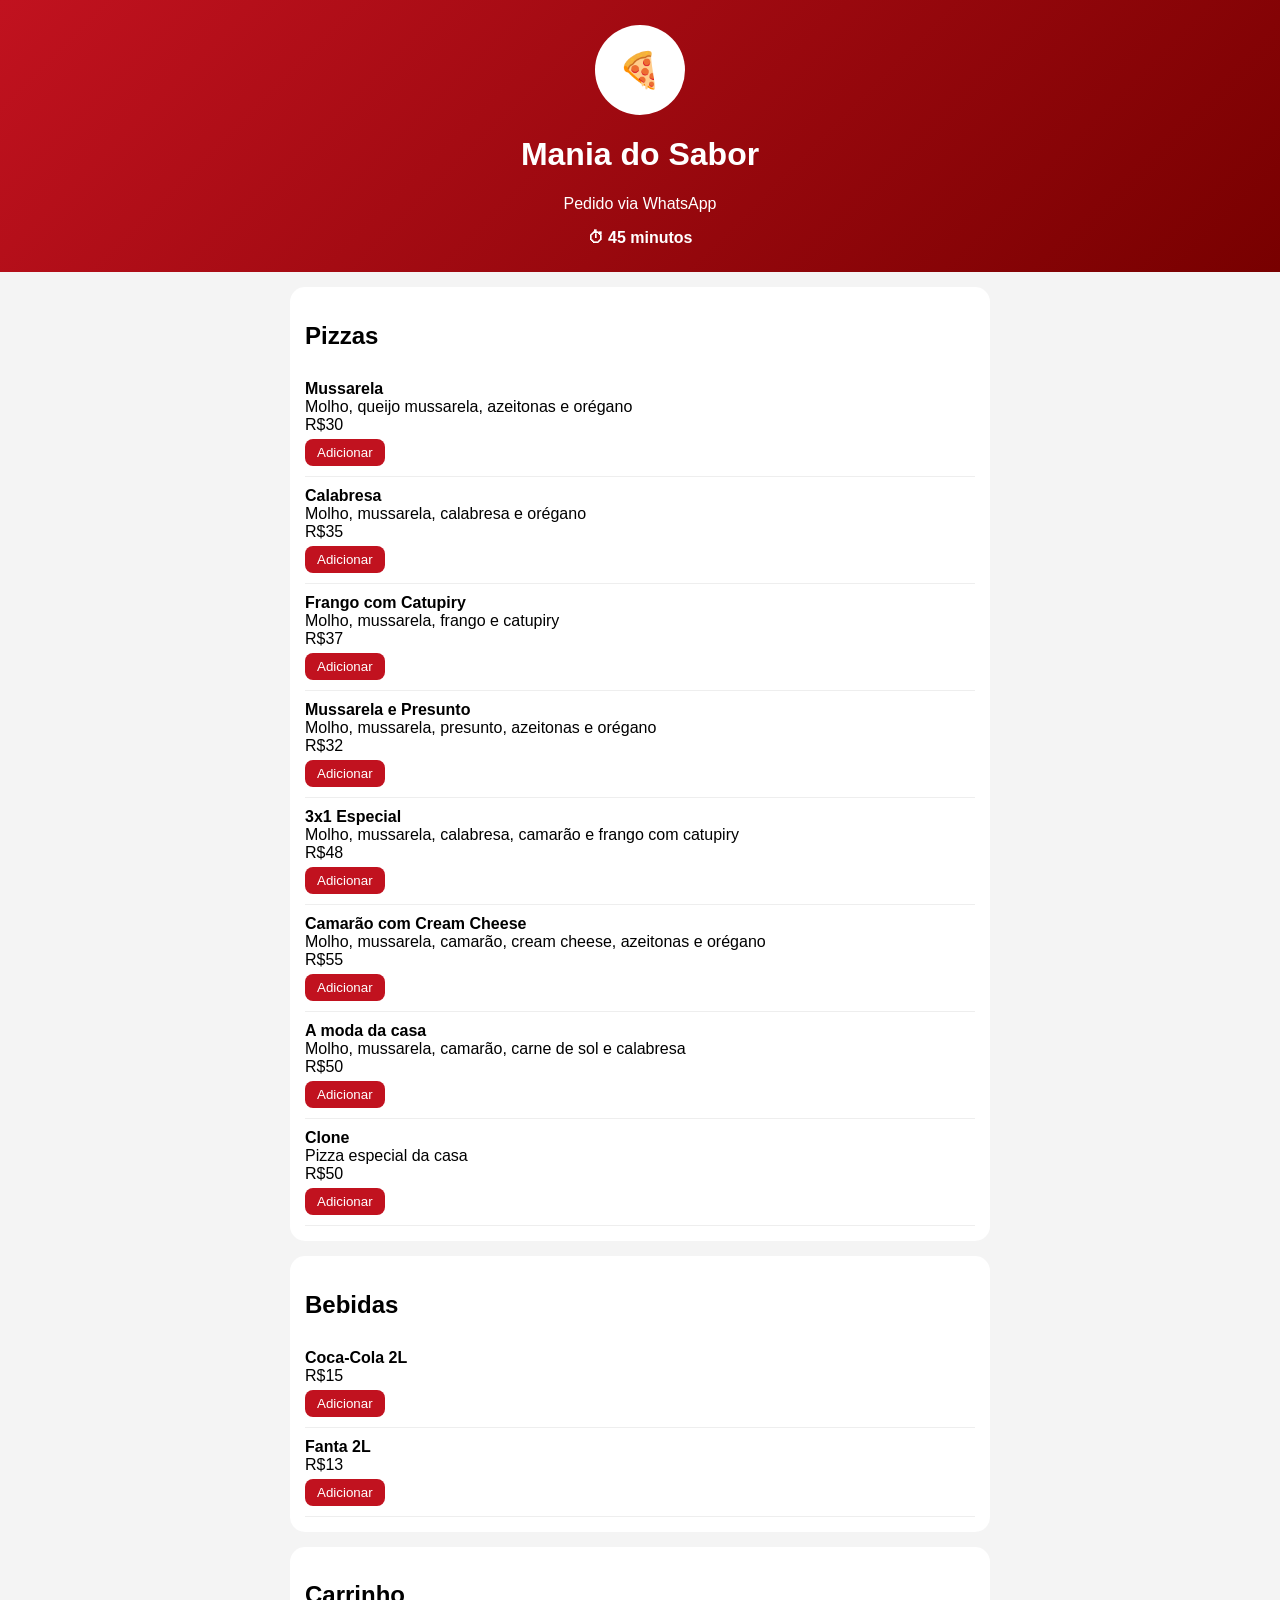
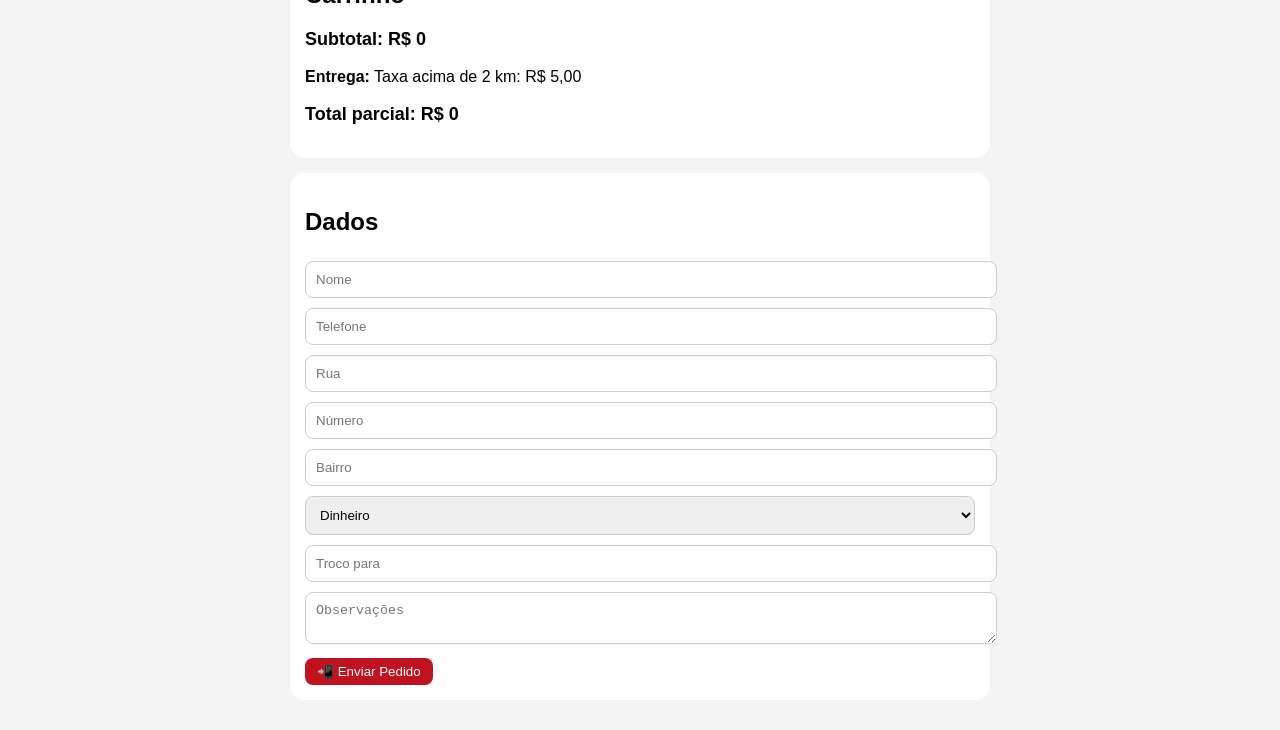
==== commit c66f9984: "Mania do Sabor Updated header styles and added logo. Consolidated pizza and drink items into single " ====
--- a/index.html
+++ b/index.html
@@ -7,7 +7,20 @@
 
 <style>
 body{margin:0;font-family:Arial;background:#f4f4f4}
-.header{background:#c1121f;color:#fff;padding:20px;text-align:center}
+.header{background:linear-gradient(135deg,#c1121f,#780000);color:#fff;padding:25px;text-align:center}
+.logo{
+width:90px;
+height:90px;
+border-radius:50%;
+background:white;
+color:#c1121f;
+display:flex;
+align-items:center;
+justify-content:center;
+font-size:35px;
+font-weight:bold;
+margin:0 auto 10px;
+}
 .container{padding:15px;max-width:700px;margin:auto}
 .card{background:#fff;border-radius:15px;padding:15px;margin-bottom:15px}
 .item{border-bottom:1px solid #eee;padding:10px 0}
@@ -20,7 +33,8 @@
 <body>
 
 <div class="header">
-<h1>🍕 Mania do Sabor</h1>
+<div class="logo">🍕</div>
+<h1>Mania do Sabor</h1>
 <p>Pedido via WhatsApp</p>
 <strong>⏱ 45 minutos</strong>
 </div>
@@ -30,78 +44,22 @@
 <div class="card">
 <h2>Pizzas</h2>
 
-<div class="item">
-<b>Mussarela</b><br>
-Molho, queijo mussarela, azeitonas e orégano<br>
-R$30<br>
-<button onclick="add('Mussarela',30)">Adicionar</button>
-</div>
-
-<div class="item">
-<b>Calabresa</b><br>
-Molho, mussarela, calabresa e orégano<br>
-R$35<br>
-<button onclick="add('Calabresa',35)">Adicionar</button>
-</div>
-
-<div class="item">
-<b>Frango com Catupiry</b><br>
-Molho, mussarela, frango e catupiry<br>
-R$37<br>
-<button onclick="add('Frango com Catupiry',37)">Adicionar</button>
-</div>
-
-<div class="item">
-<b>Mussarela e Presunto</b><br>
-Molho, mussarela, presunto, azeitonas e orégano<br>
-R$32<br>
-<button onclick="add('Mussarela e Presunto',32)">Adicionar</button>
-</div>
-
-<div class="item">
-<b>3x1 Especial</b><br>
-Molho, mussarela, calabresa, camarão e frango com catupiry<br>
-R$48<br>
-<button onclick="add('3x1 Especial',48)">Adicionar</button>
-</div>
-
-<div class="item">
-<b>Camarão com Cream Cheese</b><br>
-Molho, mussarela, camarão, cream cheese, azeitonas e orégano<br>
-R$55<br>
-<button onclick="add('Camarão com Cream Cheese',55)">Adicionar</button>
-</div>
-
-<div class="item">
-<b>A moda da casa</b><br>
-Molho, mussarela, camarão, carne de sol, calabresa e orégano<br>
-R$50<br>
-<button onclick="add('A moda da casa',50)">Adicionar</button>
-</div>
-
-<div class="item">
-<b>Clone</b><br>
-Pizza especial da casa<br>
-R$50<br>
-<button onclick="add('Clone',50)">Adicionar</button>
-</div>
+<div class="item"><b>Mussarela</b><br>Molho, queijo mussarela, azeitonas e orégano<br>R$30<br><button onclick="add('Mussarela',30)">Adicionar</button></div>
+<div class="item"><b>Calabresa</b><br>Molho, mussarela, calabresa e orégano<br>R$35<br><button onclick="add('Calabresa',35)">Adicionar</button></div>
+<div class="item"><b>Frango com Catupiry</b><br>Molho, mussarela, frango e catupiry<br>R$37<br><button onclick="add('Frango com Catupiry',37)">Adicionar</button></div>
+<div class="item"><b>Mussarela e Presunto</b><br>Molho, mussarela, presunto, azeitonas e orégano<br>R$32<br><button onclick="add('Mussarela e Presunto',32)">Adicionar</button></div>
+<div class="item"><b>3x1 Especial</b><br>Molho, mussarela, calabresa, camarão e frango com catupiry<br>R$48<br><button onclick="add('3x1 Especial',48)">Adicionar</button></div>
+<div class="item"><b>Camarão com Cream Cheese</b><br>Molho, mussarela, camarão, cream cheese, azeitonas e orégano<br>R$55<br><button onclick="add('Camarão com Cream Cheese',55)">Adicionar</button></div>
+<div class="item"><b>A moda da casa</b><br>Molho, mussarela, camarão, carne de sol e calabresa<br>R$50<br><button onclick="add('A moda da casa',50)">Adicionar</button></div>
+<div class="item"><b>Clone</b><br>Pizza especial da casa<br>R$50<br><button onclick="add('Clone',50)">Adicionar</button></div>
 
 </div>
 
 <div class="card">
 <h2>Bebidas</h2>
 
-<div class="item">
-<b>Coca-Cola 2L</b><br>
-R$15<br>
-<button onclick="add('Coca 2L',15)">Adicionar</button>
-</div>
-
-<div class="item">
-<b>Fanta 2L</b><br>
-R$13<br>
-<button onclick="add('Fanta 2L',13)">Adicionar</button>
-</div>
+<div class="item"><b>Coca-Cola 2L</b><br>R$15<br><button onclick="add('Coca 2L',15)">Adicionar</button></div>
+<div class="item"><b>Fanta 2L</b><br>R$13<br><button onclick="add('Fanta 2L',13)">Adicionar</button></div>
 
 </div>
 
@@ -111,13 +69,9 @@
 
 <p class="total">Subtotal: R$ <span id="subtotal">0</span></p>
 
-<p>
-Distância (km):
-<input id="km" type="number" placeholder="Ex: 3">
-</p>
+<p><b>Entrega:</b> Taxa acima de 2 km: R$ 5,00</p>
 
-<p>Entrega: R$ <span id="entrega">0</span></p>
-<p class="total">Total: R$ <span id="total">0</span></p>
+<p class="total">Total parcial: R$ <span id="total">0</span></p>
 
 </div>
 
@@ -158,13 +112,6 @@
 render();
 }
 
-function calcularEntrega(){
-let km = Number(document.getElementById('km').value);
-let entrega = km > 2 ? 5 : 0;
-document.getElementById('entrega').innerText = entrega;
-return entrega;
-}
-
 function render(){
 let lista = document.getElementById('lista');
 let subtotal = 0;
@@ -172,6 +119,7 @@
 
 carrinho.forEach((item,i)=>{
 subtotal += item.preco;
+
 lista.innerHTML += `
 <div>
 ${item.nome} - R$${item.preco}
@@ -179,28 +127,23 @@
 </div>`;
 });
 
-let entrega = calcularEntrega();
-let total = subtotal + entrega;
-
 document.getElementById('subtotal').innerText = subtotal;
-document.getElementById('total').innerText = total;
+document.getElementById('total').innerText = subtotal;
 }
-
-document.getElementById('km').addEventListener('input', render);
 
 function enviar(){
 let nome = document.getElementById('nome').value;
 let tel = document.getElementById('telefone').value;
+
 let rua = document.getElementById('rua').value;
 let numero = document.getElementById('numero').value;
 let bairro = document.getElementById('bairro').value;
+
 let pagamento = document.getElementById('pagamento').value;
 let troco = document.getElementById('troco').value;
 let obs = document.getElementById('obs').value;
 
 let subtotal = carrinho.reduce((s,i)=>s+i.preco,0);
-let entrega = calcularEntrega();
-let total = subtotal + entrega;
 
 let itens = carrinho.map(i=>`1x ${i.nome} - R$${i.preco}`).join("\\n");
 
@@ -212,8 +155,8 @@
 ${itens}
 
 Subtotal: R$${subtotal}
-Entrega: R$${entrega}
-Total: R$${total}
+Entrega: Taxa acima de 2 km: R$ 5,00
+Total parcial: R$${subtotal}
 
 Endereço:
 ${rua}, ${numero} - ${bairro}
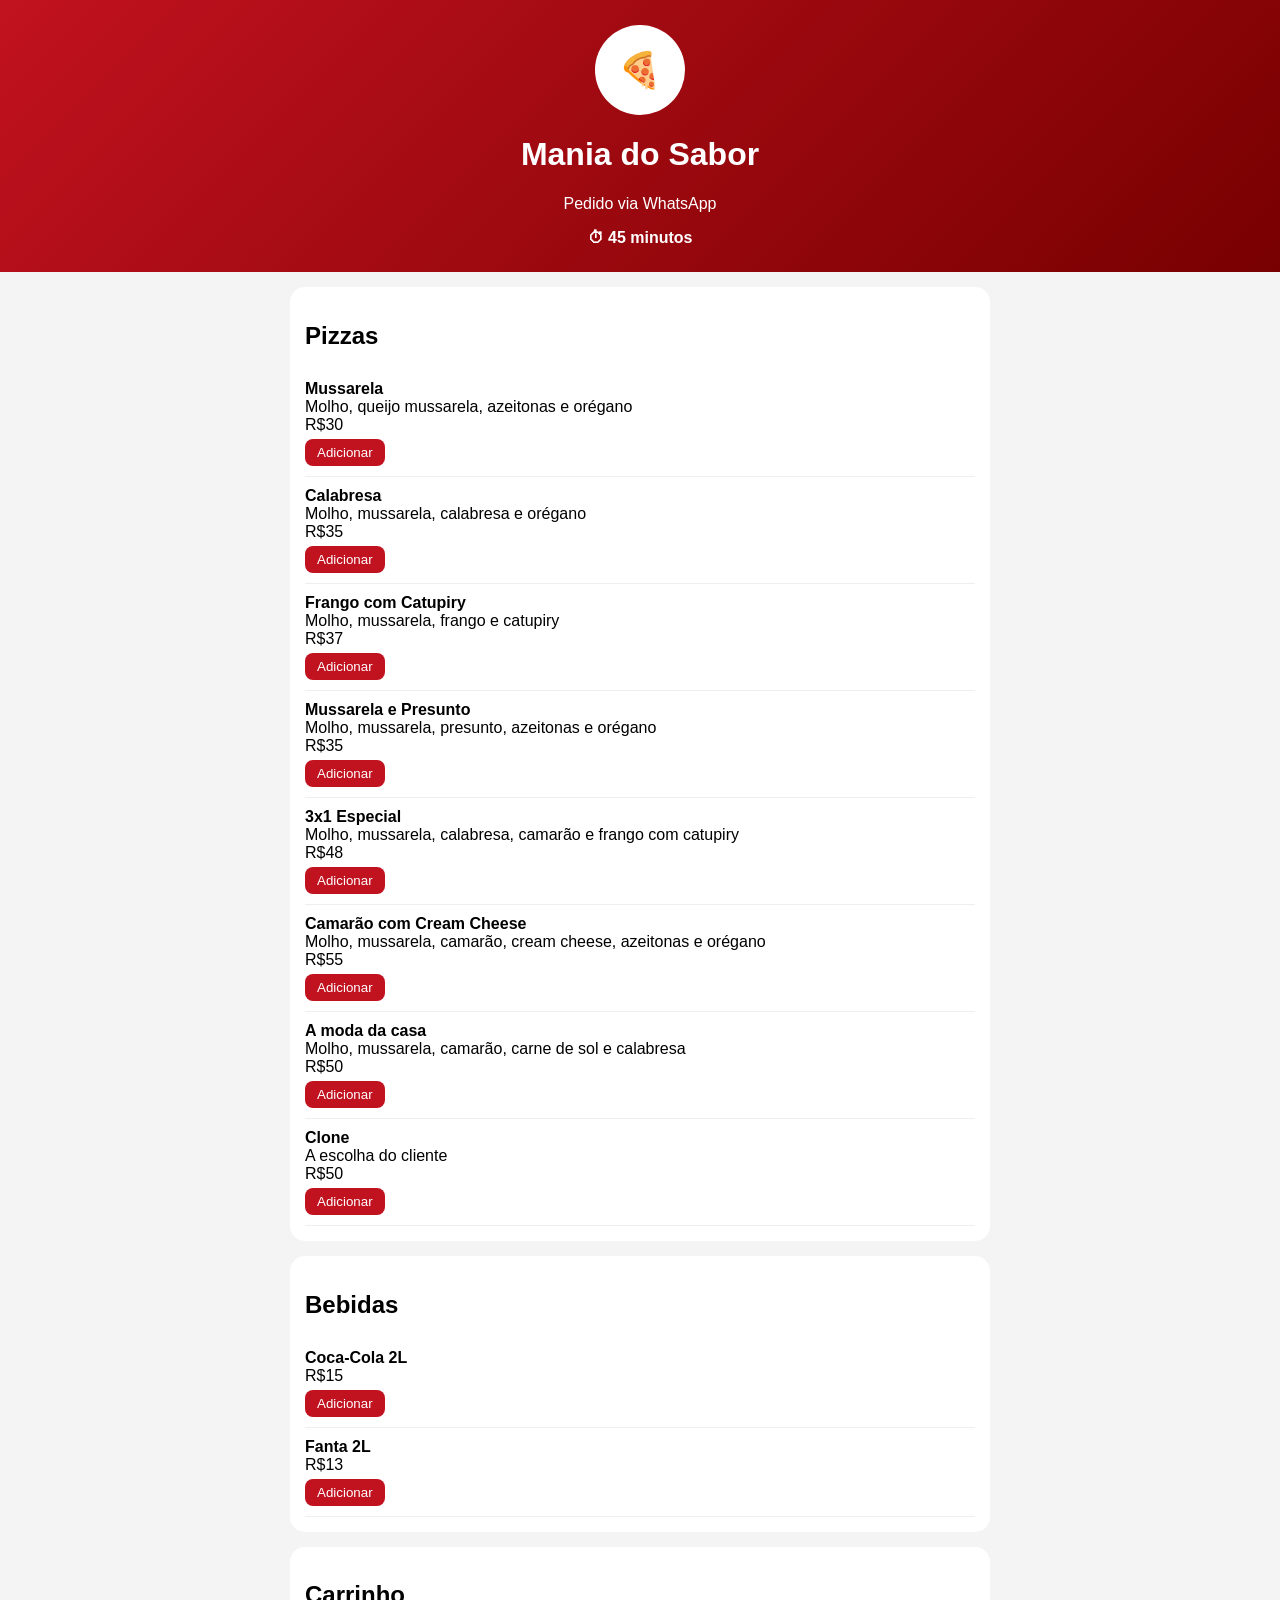
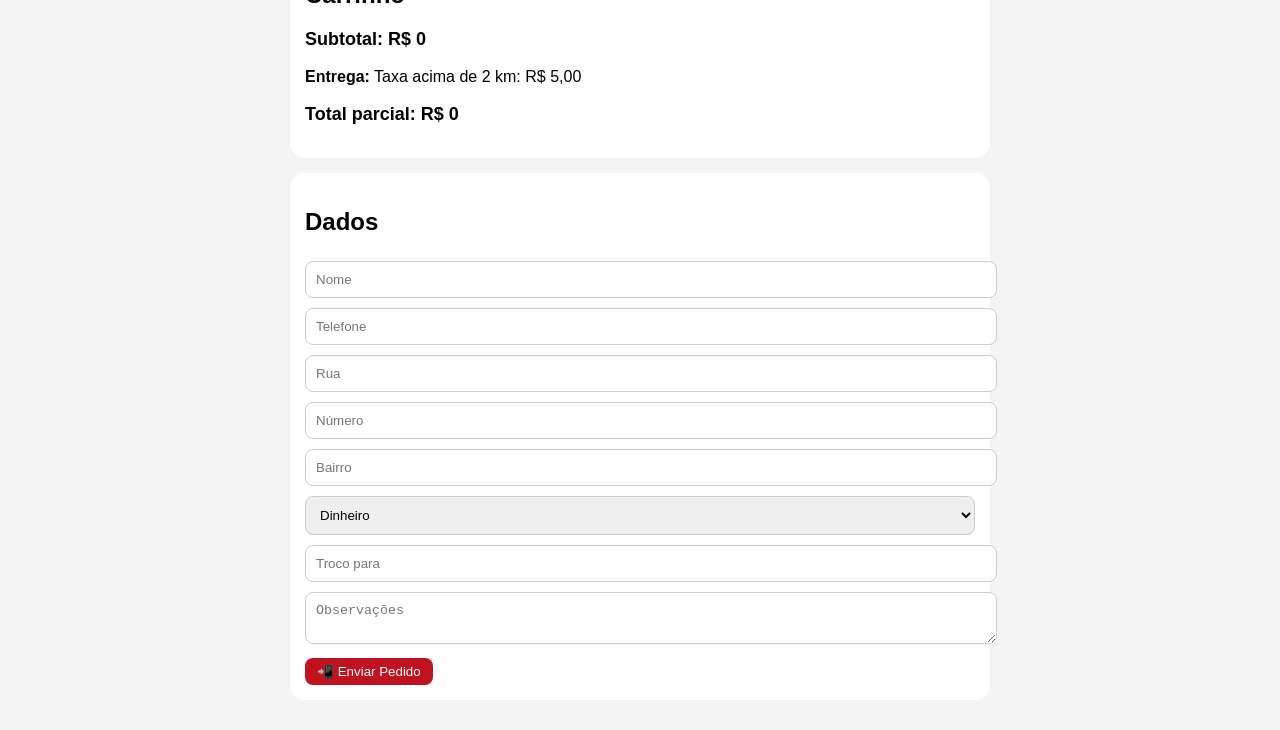
==== commit 8884f966: "Mania do Sabor" ====
--- a/index.html
+++ b/index.html
@@ -47,11 +47,11 @@
 <div class="item"><b>Mussarela</b><br>Molho, queijo mussarela, azeitonas e orégano<br>R$30<br><button onclick="add('Mussarela',30)">Adicionar</button></div>
 <div class="item"><b>Calabresa</b><br>Molho, mussarela, calabresa e orégano<br>R$35<br><button onclick="add('Calabresa',35)">Adicionar</button></div>
 <div class="item"><b>Frango com Catupiry</b><br>Molho, mussarela, frango e catupiry<br>R$37<br><button onclick="add('Frango com Catupiry',37)">Adicionar</button></div>
-<div class="item"><b>Mussarela e Presunto</b><br>Molho, mussarela, presunto, azeitonas e orégano<br>R$32<br><button onclick="add('Mussarela e Presunto',32)">Adicionar</button></div>
+<div class="item"><b>Mussarela e Presunto</b><br>Molho, mussarela, presunto, azeitonas e orégano<br>R$35<br><button onclick="add('Mussarela e Presunto',32)">Adicionar</button></div>
 <div class="item"><b>3x1 Especial</b><br>Molho, mussarela, calabresa, camarão e frango com catupiry<br>R$48<br><button onclick="add('3x1 Especial',48)">Adicionar</button></div>
 <div class="item"><b>Camarão com Cream Cheese</b><br>Molho, mussarela, camarão, cream cheese, azeitonas e orégano<br>R$55<br><button onclick="add('Camarão com Cream Cheese',55)">Adicionar</button></div>
 <div class="item"><b>A moda da casa</b><br>Molho, mussarela, camarão, carne de sol e calabresa<br>R$50<br><button onclick="add('A moda da casa',50)">Adicionar</button></div>
-<div class="item"><b>Clone</b><br>Pizza especial da casa<br>R$50<br><button onclick="add('Clone',50)">Adicionar</button></div>
+<div class="item"><b>Clone</b><br>A escolha do cliente<br>R$50<br><button onclick="add('Clone',50)">Adicionar</button></div>
 
 </div>
 
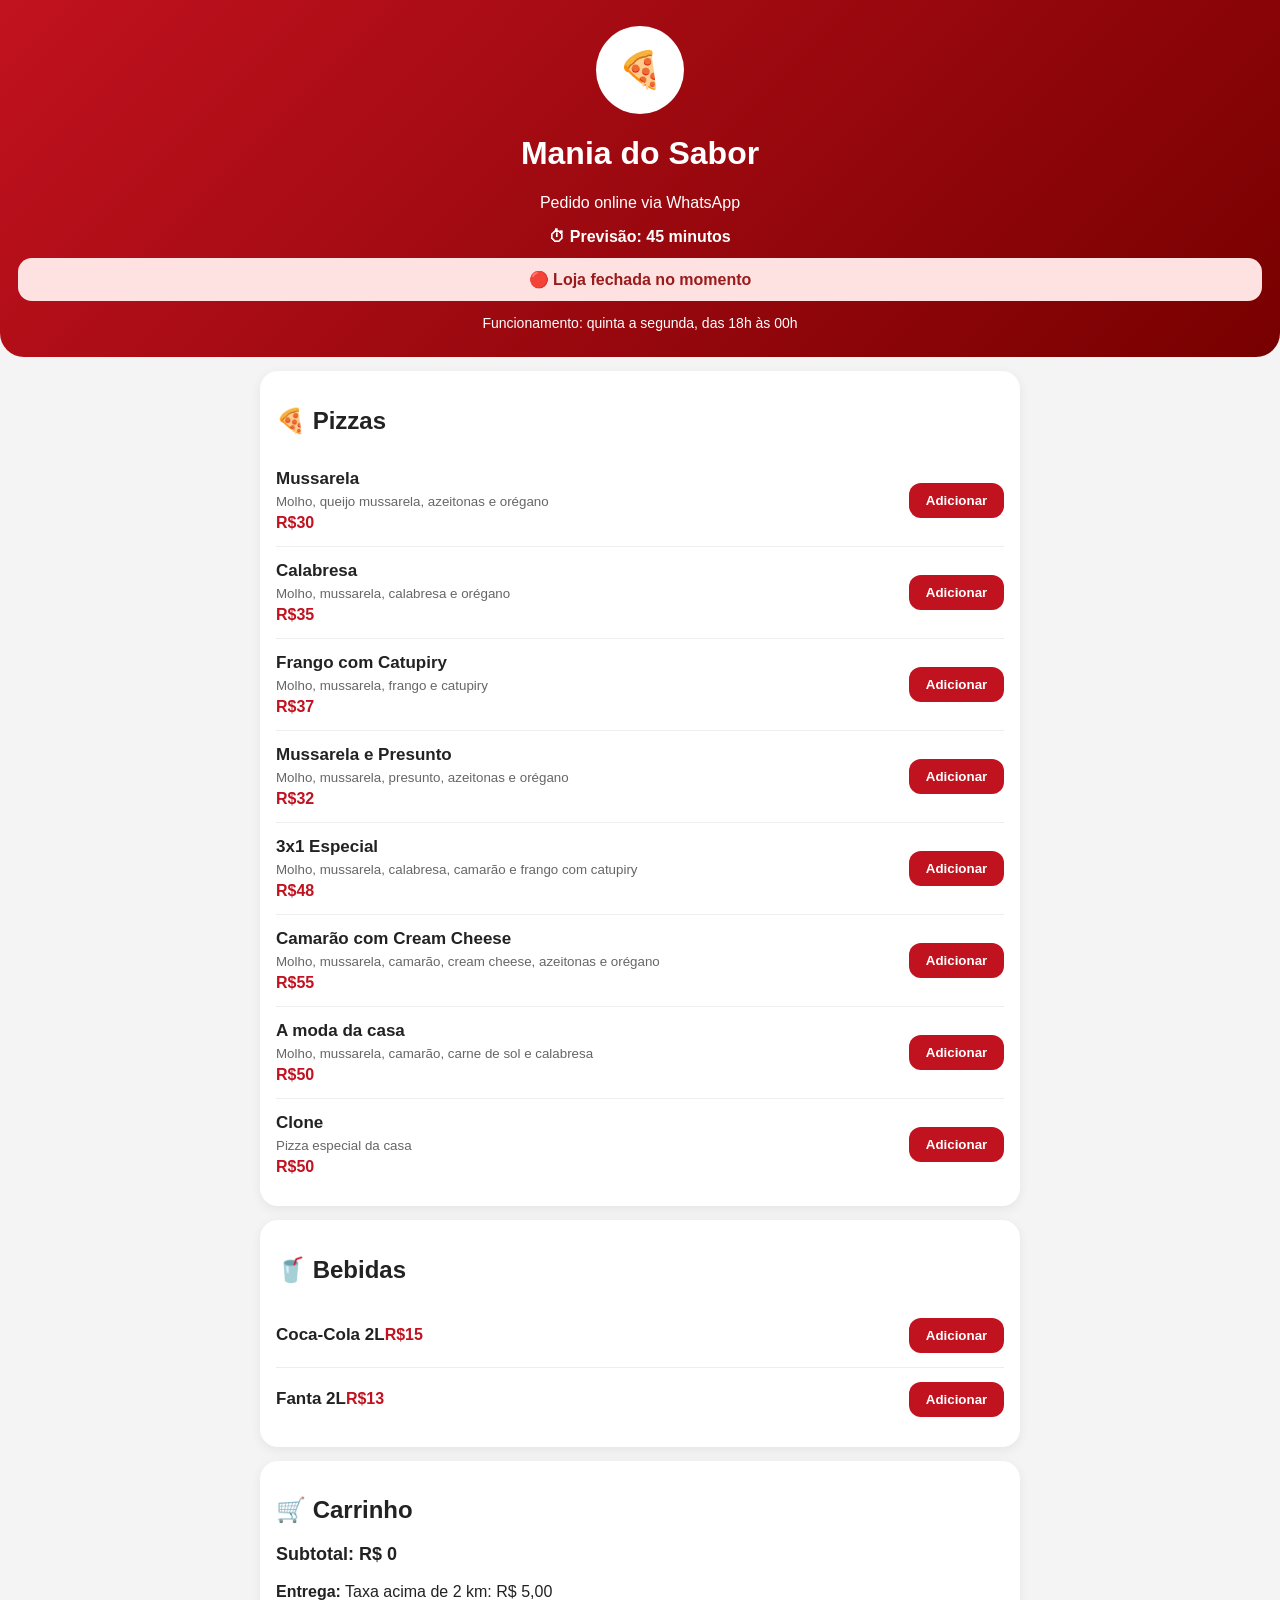
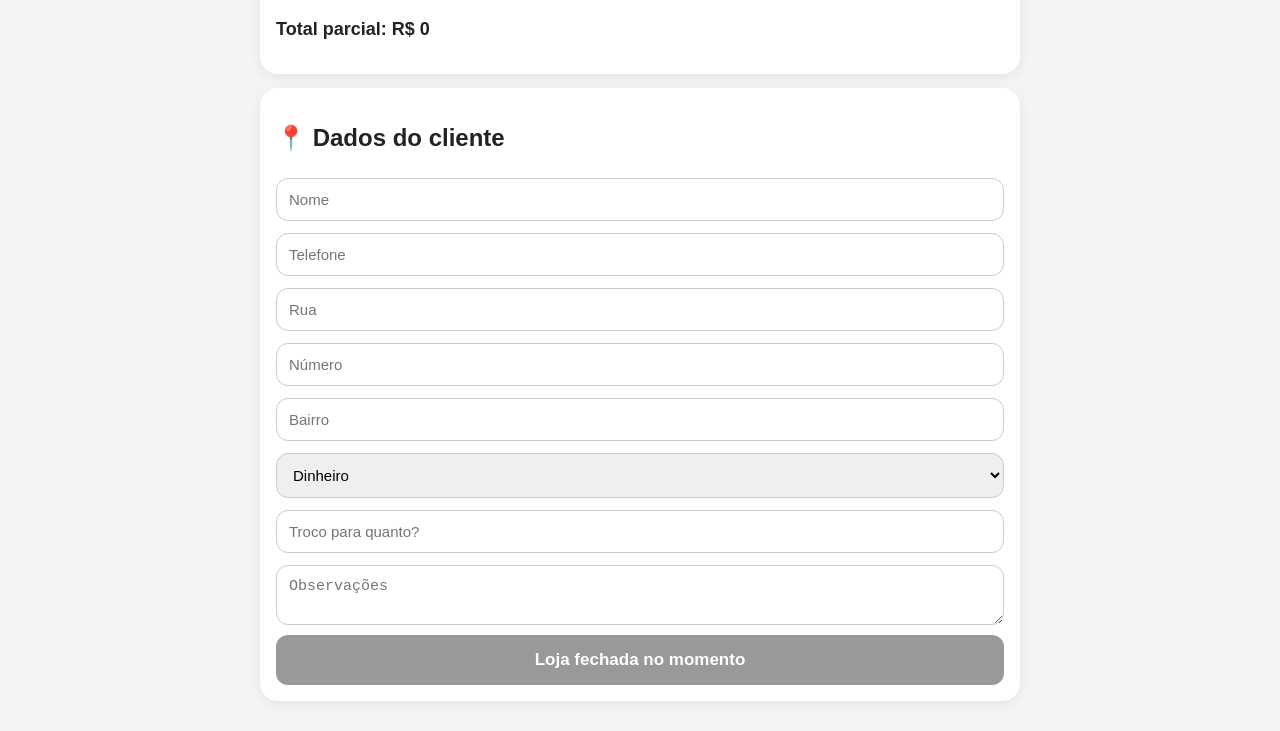
==== commit b582918e: "Mania do Sabor" ====
--- a/index.html
+++ b/index.html
@@ -6,78 +6,80 @@
 <title>Mania do Sabor</title>
 
 <style>
-body{margin:0;font-family:Arial;background:#f4f4f4}
-.header{background:linear-gradient(135deg,#c1121f,#780000);color:#fff;padding:25px;text-align:center}
-.logo{
-width:90px;
-height:90px;
-border-radius:50%;
-background:white;
-color:#c1121f;
-display:flex;
-align-items:center;
-justify-content:center;
-font-size:35px;
-font-weight:bold;
-margin:0 auto 10px;
-}
-.container{padding:15px;max-width:700px;margin:auto}
-.card{background:#fff;border-radius:15px;padding:15px;margin-bottom:15px}
-.item{border-bottom:1px solid #eee;padding:10px 0}
-button{background:#c1121f;color:#fff;border:none;border-radius:8px;padding:6px 12px;margin-top:5px}
-input,select,textarea{width:100%;padding:10px;margin:5px 0;border-radius:8px;border:1px solid #ccc}
+body{margin:0;font-family:Arial;background:#f4f4f4;color:#222}
+.header{background:linear-gradient(135deg,#c1121f,#780000);color:#fff;padding:26px 18px;text-align:center;border-radius:0 0 24px 24px}
+.logo{width:88px;height:88px;border-radius:50%;background:white;color:#c1121f;display:flex;align-items:center;justify-content:center;font-size:36px;font-weight:bold;margin:0 auto 10px}
+.container{padding:14px;max-width:760px;margin:auto}
+.card{background:#fff;border-radius:18px;padding:16px;margin-bottom:14px;box-shadow:0 3px 12px #0001}
+.status{padding:12px;border-radius:14px;font-weight:bold;text-align:center;margin-top:12px}
+.aberto{background:#dcfce7;color:#166534}
+.fechado{background:#fee2e2;color:#991b1b}
+.item{display:flex;justify-content:space-between;align-items:center;gap:12px;border-bottom:1px solid #eee;padding:14px 0}
+.item:last-child{border-bottom:none}
+.info{flex:1}
+.info b{font-size:17px}
+.info small{display:block;color:#666;margin:5px 0}
+.preco{font-weight:bold;color:#c1121f}
+button{background:#c1121f;color:#fff;border:none;border-radius:12px;padding:10px 14px;font-weight:bold}
+.btn-add{min-width:95px}
+.btn-remove{background:#555;padding:7px 10px;margin-left:8px}
+input,select,textarea{width:100%;padding:12px;margin:6px 0;border-radius:12px;border:1px solid #ccc;font-size:15px;box-sizing:border-box}
 .total{font-size:18px;font-weight:bold}
+.finalizar{width:100%;background:#16a34a;padding:15px;font-size:17px}
+.finalizar:disabled{background:#999}
+.carrinho-item{display:flex;justify-content:space-between;align-items:center;background:#fafafa;border-radius:12px;padding:10px;margin-bottom:8px}
 </style>
 </head>
 
-<body>
+<body onload="verificarHorario(); render();">
 
 <div class="header">
-<div class="logo">🍕</div>
-<h1>Mania do Sabor</h1>
-<p>Pedido via WhatsApp</p>
-<strong>⏱ 45 minutos</strong>
+  <div class="logo">🍕</div>
+  <h1>Mania do Sabor</h1>
+  <p>Pedido online via WhatsApp</p>
+  <strong>⏱ Previsão: 45 minutos</strong>
+  <div id="statusLoja" class="status"></div>
+  <p style="font-size:14px;margin-bottom:0">Funcionamento: quinta a segunda, das 18h às 00h</p>
 </div>
 
 <div class="container">
 
 <div class="card">
-<h2>Pizzas</h2>
-
-<div class="item"><b>Mussarela</b><br>Molho, queijo mussarela, azeitonas e orégano<br>R$30<br><button onclick="add('Mussarela',30)">Adicionar</button></div>
-<div class="item"><b>Calabresa</b><br>Molho, mussarela, calabresa e orégano<br>R$35<br><button onclick="add('Calabresa',35)">Adicionar</button></div>
-<div class="item"><b>Frango com Catupiry</b><br>Molho, mussarela, frango e catupiry<br>R$37<br><button onclick="add('Frango com Catupiry',37)">Adicionar</button></div>
-<div class="item"><b>Mussarela e Presunto</b><br>Molho, mussarela, presunto, azeitonas e orégano<br>R$35<br><button onclick="add('Mussarela e Presunto',32)">Adicionar</button></div>
-<div class="item"><b>3x1 Especial</b><br>Molho, mussarela, calabresa, camarão e frango com catupiry<br>R$48<br><button onclick="add('3x1 Especial',48)">Adicionar</button></div>
-<div class="item"><b>Camarão com Cream Cheese</b><br>Molho, mussarela, camarão, cream cheese, azeitonas e orégano<br>R$55<br><button onclick="add('Camarão com Cream Cheese',55)">Adicionar</button></div>
-<div class="item"><b>A moda da casa</b><br>Molho, mussarela, camarão, carne de sol e calabresa<br>R$50<br><button onclick="add('A moda da casa',50)">Adicionar</button></div>
-<div class="item"><b>Clone</b><br>A escolha do cliente<br>R$50<br><button onclick="add('Clone',50)">Adicionar</button></div>
-
-</div>
-
-<div class="card">
-<h2>Bebidas</h2>
-
-<div class="item"><b>Coca-Cola 2L</b><br>R$15<br><button onclick="add('Coca 2L',15)">Adicionar</button></div>
-<div class="item"><b>Fanta 2L</b><br>R$13<br><button onclick="add('Fanta 2L',13)">Adicionar</button></div>
-
-</div>
-
-<div class="card">
-<h2>Carrinho</h2>
+<h2>🍕 Pizzas</h2>
+
+<div class="item"><div class="info"><b>Mussarela</b><small>Molho, queijo mussarela, azeitonas e orégano</small><span class="preco">R$30</span></div><button class="btn-add" onclick="add('Mussarela',30)">Adicionar</button></div>
+
+<div class="item"><div class="info"><b>Calabresa</b><small>Molho, mussarela, calabresa e orégano</small><span class="preco">R$35</span></div><button class="btn-add" onclick="add('Calabresa',35)">Adicionar</button></div>
+
+<div class="item"><div class="info"><b>Frango com Catupiry</b><small>Molho, mussarela, frango e catupiry</small><span class="preco">R$37</span></div><button class="btn-add" onclick="add('Frango com Catupiry',37)">Adicionar</button></div>
+
+<div class="item"><div class="info"><b>Mussarela e Presunto</b><small>Molho, mussarela, presunto, azeitonas e orégano</small><span class="preco">R$32</span></div><button class="btn-add" onclick="add('Mussarela e Presunto',32)">Adicionar</button></div>
+
+<div class="item"><div class="info"><b>3x1 Especial</b><small>Molho, mussarela, calabresa, camarão e frango com catupiry</small><span class="preco">R$48</span></div><button class="btn-add" onclick="add('3x1 Especial',48)">Adicionar</button></div>
+
+<div class="item"><div class="info"><b>Camarão com Cream Cheese</b><small>Molho, mussarela, camarão, cream cheese, azeitonas e orégano</small><span class="preco">R$55</span></div><button class="btn-add" onclick="add('Camarão com Cream Cheese',55)">Adicionar</button></div>
+
+<div class="item"><div class="info"><b>A moda da casa</b><small>Molho, mussarela, camarão, carne de sol e calabresa</small><span class="preco">R$50</span></div><button class="btn-add" onclick="add('A moda da casa',50)">Adicionar</button></div>
+
+<div class="item"><div class="info"><b>Clone</b><small>Pizza especial da casa</small><span class="preco">R$50</span></div><button class="btn-add" onclick="add('Clone',50)">Adicionar</button></div>
+</div>
+
+<div class="card">
+<h2>🥤 Bebidas</h2>
+<div class="item"><div class="info"><b>Coca-Cola 2L</b><span class="preco">R$15</span></div><button class="btn-add" onclick="add('Coca-Cola 2L',15)">Adicionar</button></div>
+<div class="item"><div class="info"><b>Fanta 2L</b><span class="preco">R$13</span></div><button class="btn-add" onclick="add('Fanta 2L',13)">Adicionar</button></div>
+</div>
+
+<div class="card">
+<h2>🛒 Carrinho</h2>
 <div id="lista"></div>
-
 <p class="total">Subtotal: R$ <span id="subtotal">0</span></p>
-
 <p><b>Entrega:</b> Taxa acima de 2 km: R$ 5,00</p>
-
 <p class="total">Total parcial: R$ <span id="total">0</span></p>
-
-</div>
-
-<div class="card">
-<h2>Dados</h2>
-
+</div>
+
+<div class="card">
+<h2>📍 Dados do cliente</h2>
 <input id="nome" placeholder="Nome">
 <input id="telefone" placeholder="Telefone">
 <input id="rua" placeholder="Rua">
@@ -87,89 +89,145 @@
 <select id="pagamento">
 <option>Dinheiro</option>
 <option>Pix</option>
-<option>Cartão</option>
+<option>Cartão de crédito</option>
+<option>Cartão de débito</option>
 </select>
 
-<input id="troco" placeholder="Troco para">
+<input id="troco" placeholder="Troco para quanto?">
 <textarea id="obs" placeholder="Observações"></textarea>
 
-<button onclick="enviar()">📲 Enviar Pedido</button>
-
+<button id="btnEnviar" class="finalizar" onclick="enviar()">📲 Enviar pedido pelo WhatsApp</button>
 </div>
 
 </div>
 
 <script>
 let carrinho = [];
+let lojaAberta = false;
+
+function verificarHorario(){
+  let agora = new Date();
+  let dia = agora.getDay(); 
+  let hora = agora.getHours();
+  let minuto = agora.getMinutes();
+
+  // Domingo=0, Segunda=1, Terça=2, Quarta=3, Quinta=4, Sexta=5, Sábado=6
+  let diaAberto = (dia === 0 || dia === 1 || dia === 4 || dia === 5 || dia === 6);
+  let horarioAberto = (hora >= 18 && hora <= 23);
+
+  lojaAberta = diaAberto && horarioAberto;
+
+  let status = document.getElementById("statusLoja");
+  let botao = document.getElementById("btnEnviar");
+
+  if(lojaAberta){
+    status.innerText = "🟢 Loja aberta para pedidos";
+    status.className = "status aberto";
+    botao.disabled = false;
+    botao.innerText = "📲 Enviar pedido pelo WhatsApp";
+  } else {
+    status.innerText = "🔴 Loja fechada no momento";
+    status.className = "status fechado";
+    botao.disabled = true;
+    botao.innerText = "Loja fechada no momento";
+  }
+}
 
 function add(nome,preco){
-carrinho.push({nome,preco});
-render();
+  carrinho.push({nome,preco});
+  render();
 }
 
 function remover(i){
-carrinho.splice(i,1);
-render();
+  carrinho.splice(i,1);
+  render();
 }
 
 function render(){
-let lista = document.getElementById('lista');
-let subtotal = 0;
-lista.innerHTML = "";
-
-carrinho.forEach((item,i)=>{
-subtotal += item.preco;
-
-lista.innerHTML += `
-<div>
-${item.nome} - R$${item.preco}
-<button onclick="remover(${i})">❌</button>
-</div>`;
-});
-
-document.getElementById('subtotal').innerText = subtotal;
-document.getElementById('total').innerText = subtotal;
+  let lista = document.getElementById('lista');
+  let subtotal = 0;
+  lista.innerHTML = "";
+
+  carrinho.forEach((item,i)=>{
+    subtotal += item.preco;
+    lista.innerHTML += `
+      <div class="carrinho-item">
+        <span>${item.nome} - R$${item.preco}</span>
+        <button class="btn-remove" onclick="remover(${i})">Remover</button>
+      </div>`;
+  });
+
+  document.getElementById('subtotal').innerText = subtotal;
+  document.getElementById('total').innerText = subtotal;
 }
 
 function enviar(){
-let nome = document.getElementById('nome').value;
-let tel = document.getElementById('telefone').value;
-
-let rua = document.getElementById('rua').value;
-let numero = document.getElementById('numero').value;
-let bairro = document.getElementById('bairro').value;
-
-let pagamento = document.getElementById('pagamento').value;
-let troco = document.getElementById('troco').value;
-let obs = document.getElementById('obs').value;
-
-let subtotal = carrinho.reduce((s,i)=>s+i.preco,0);
-
-let itens = carrinho.map(i=>`1x ${i.nome} - R$${i.preco}`).join("\\n");
-
-let texto = `🍕 Mania do Sabor 🍕
-
-Cliente: ${nome}
-Contato: ${tel}
+  verificarHorario();
+
+  if(!lojaAberta){
+    alert("A loja está fechada no momento. Funcionamos de quinta a segunda, das 18h às 00h.");
+    return;
+  }
+
+  if(carrinho.length === 0){
+    alert("Adicione pelo menos um item ao carrinho.");
+    return;
+  }
+
+  let nome = document.getElementById('nome').value;
+  let tel = document.getElementById('telefone').value;
+  let rua = document.getElementById('rua').value;
+  let numero = document.getElementById('numero').value;
+  let bairro = document.getElementById('bairro').value;
+  let pagamento = document.getElementById('pagamento').value;
+  let troco = document.getElementById('troco').value;
+  let obs = document.getElementById('obs').value;
+
+  let subtotal = carrinho.reduce((s,i)=>s+i.preco,0);
+  let itens = carrinho.map(i=>`1x ${i.nome} - R$${i.preco}`).join("\n");
+
+  let pedidoNumero = Math.floor(Math.random() * 90000) + 10000;
+  let data = new Date().toLocaleDateString('pt-BR');
+  let hora = new Date().toLocaleTimeString('pt-BR',{hour:'2-digit',minute:'2-digit'});
+
+  let texto = `🍕 *Mania do Sabor* 🍕
+
+PEDIDO Nº ${pedidoNumero}
+🗓 *REALIZADO EM:* ${data} às ${hora}
+
+*Cliente:* ${nome}
+*Contato:* ${tel}
+
+-------------------------------------
 
 ${itens}
 
-Subtotal: R$${subtotal}
-Entrega: Taxa acima de 2 km: R$ 5,00
-Total parcial: R$${subtotal}
-
-Endereço:
-${rua}, ${numero} - ${bairro}
-
-Pagamento: ${pagamento}
-${pagamento==="Dinheiro" ? "Troco: R$"+troco : ""}
-
-Obs: ${obs}
-
-⏱ Tempo: 45 minutos`;
-
-let link = "https://wa.me/5581992563138?text="+encodeURIComponent(texto);
-window.open(link);
+-------------------------------------
+
+*SUBTOTAL:* R$${subtotal}
+*ENTREGA:* Taxa acima de 2 km: R$ 5,00
+*TOTAL PARCIAL:* R$${subtotal}
+
+-------------------------------------
+
+*ENDEREÇO DE ENTREGA* 🛵💨
+*RUA:* ${rua}
+*NÚMERO:* ${numero}
+*BAIRRO:* ${bairro}
+
+-------------------------------------
+
+*FORMA DE PAGAMENTO:* ${pagamento}
+${pagamento==="Dinheiro" ? "*TROCO PARA:* R$ " + troco : ""}
+${pagamento.includes("Cartão") ? "*Obs.:* pagamento no cartão possui acréscimo da maquineta." : ""}
+
+*OBSERVAÇÕES:* ${obs || "Nenhuma"}
+
+✅ *PEDIDO ENVIADO* ✅
+*Previsão de entrega:* 45 minutos`;
+
+  let link = "https://wa.me/5581992563138?text=" + encodeURIComponent(texto);
+  window.open(link);
 }
 </script>
 
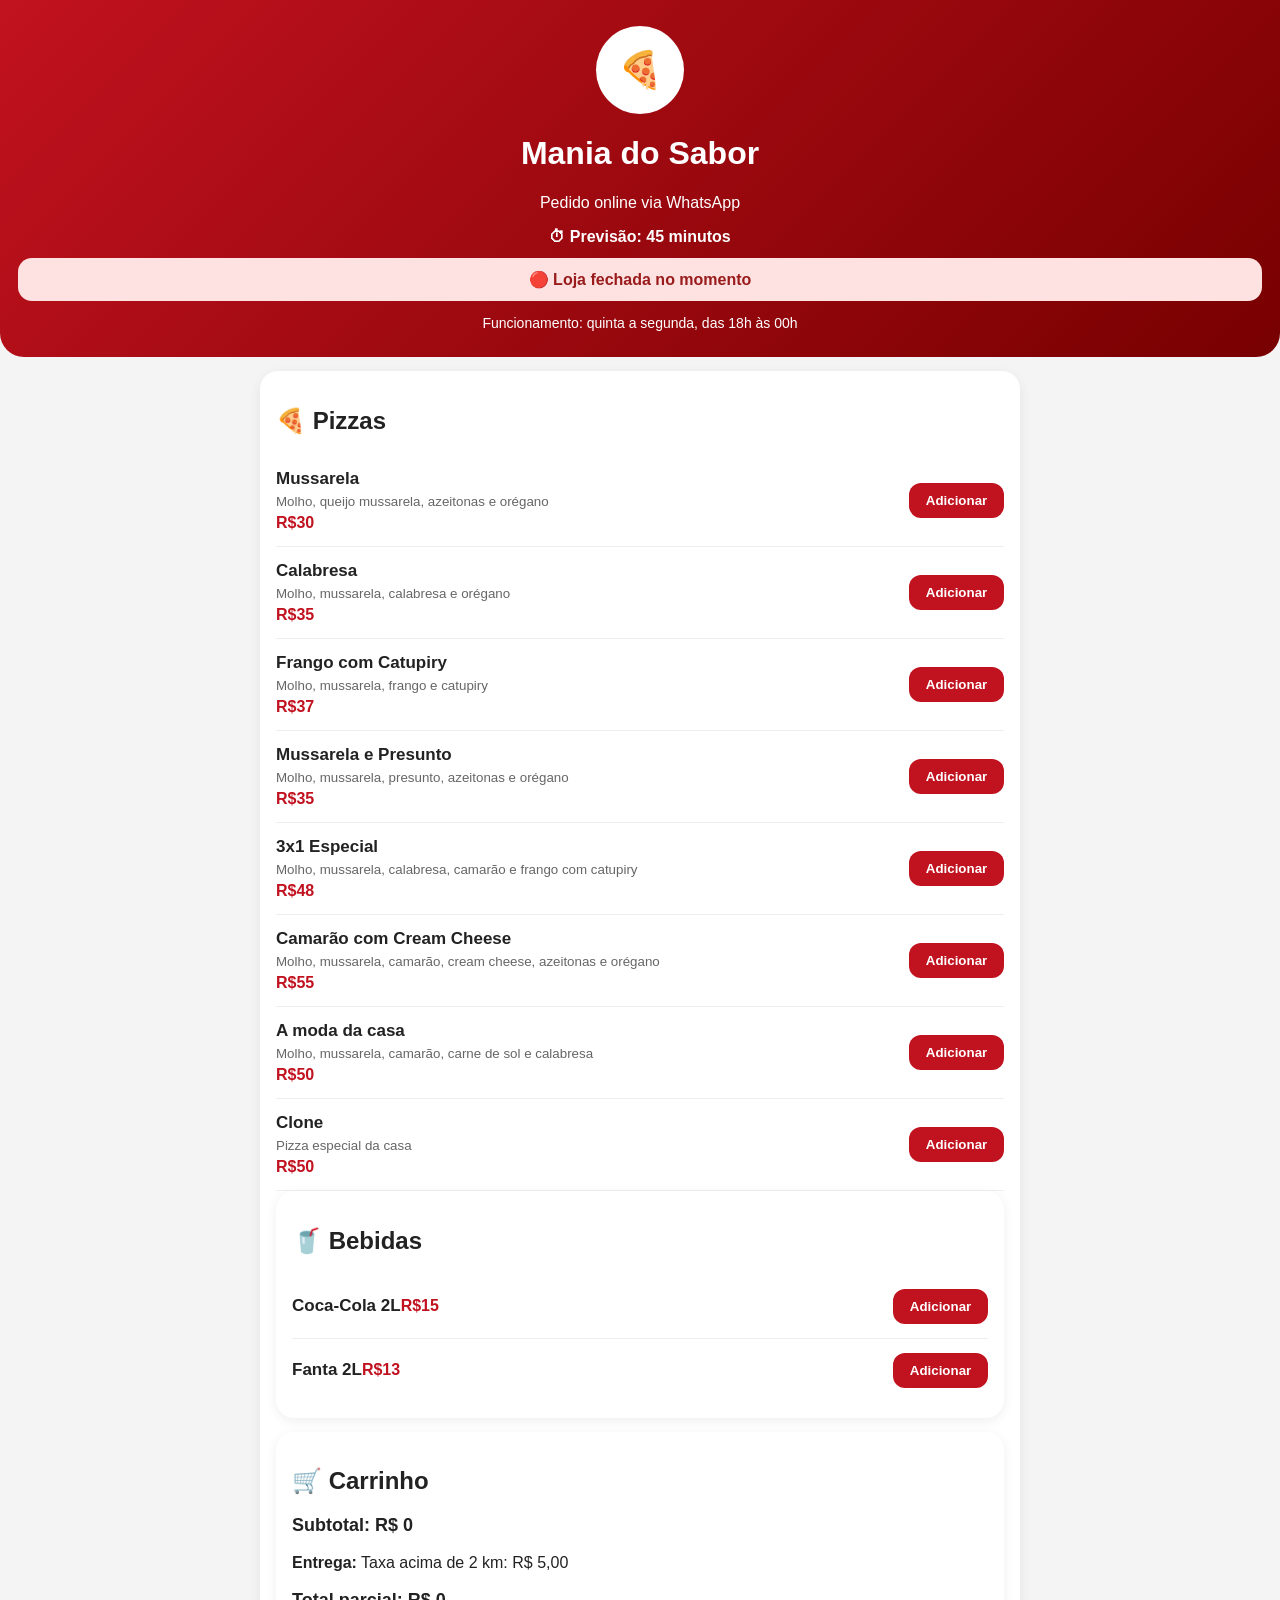
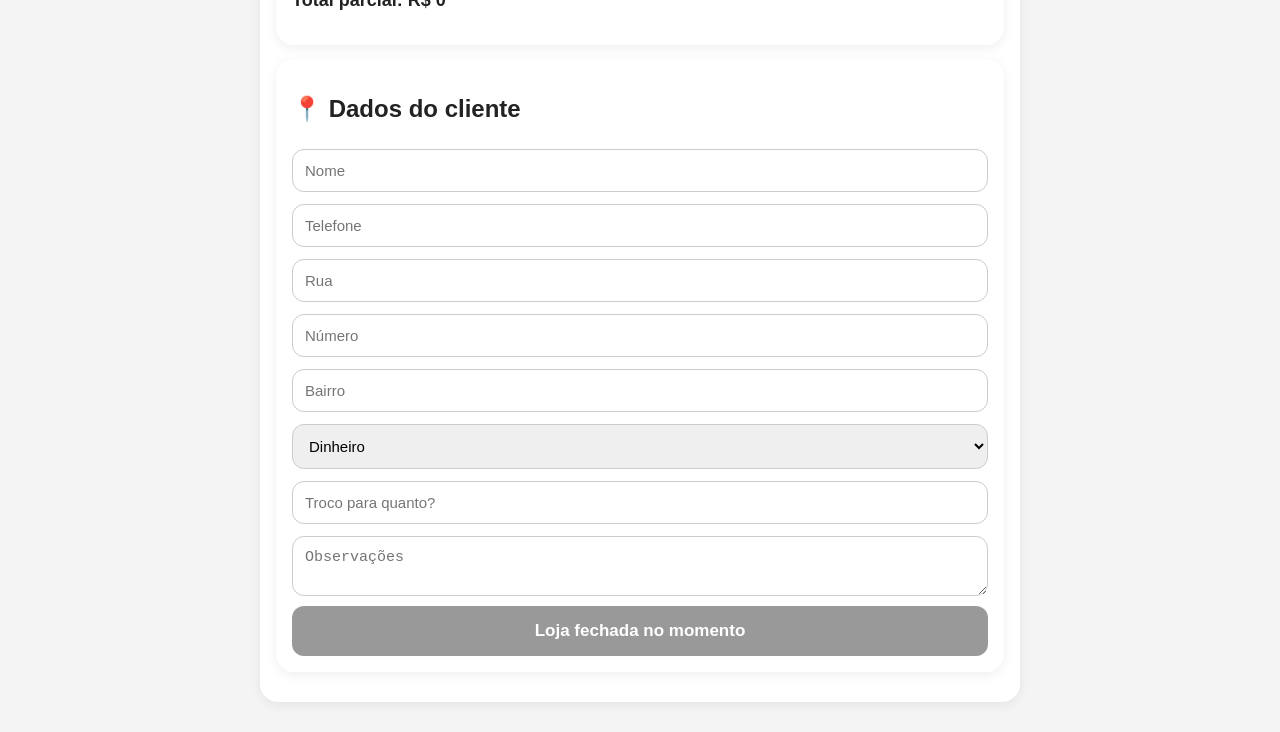
==== commit ff227b3c: "Mania do Sabor" ====
--- a/index.html
+++ b/index.html
@@ -53,7 +53,7 @@
 
 <div class="item"><div class="info"><b>Frango com Catupiry</b><small>Molho, mussarela, frango e catupiry</small><span class="preco">R$37</span></div><button class="btn-add" onclick="add('Frango com Catupiry',37)">Adicionar</button></div>
 
-<div class="item"><div class="info"><b>Mussarela e Presunto</b><small>Molho, mussarela, presunto, azeitonas e orégano</small><span class="preco">R$32</span></div><button class="btn-add" onclick="add('Mussarela e Presunto',32)">Adicionar</button></div>
+<div class="item"><div class="info"><b>Mussarela e Presunto</b><small>Molho, mussarela, presunto, azeitonas e orégano</small><span class="preco">R$35</span></div><button class="btn-add" onclick="add('Mussarela e Presunto',32)">Adicionar</button></div>
 
 <div class="item"><div class="info"><b>3x1 Especial</b><small>Molho, mussarela, calabresa, camarão e frango com catupiry</small><span class="preco">R$48</span></div><button class="btn-add" onclick="add('3x1 Especial',48)">Adicionar</button></div>
 
@@ -62,7 +62,6 @@
 <div class="item"><div class="info"><b>A moda da casa</b><small>Molho, mussarela, camarão, carne de sol e calabresa</small><span class="preco">R$50</span></div><button class="btn-add" onclick="add('A moda da casa',50)">Adicionar</button></div>
 
 <div class="item"><div class="info"><b>Clone</b><small>Pizza especial da casa</small><span class="preco">R$50</span></div><button class="btn-add" onclick="add('Clone',50)">Adicionar</button></div>
-</div>
 
 <div class="card">
 <h2>🥤 Bebidas</h2>
